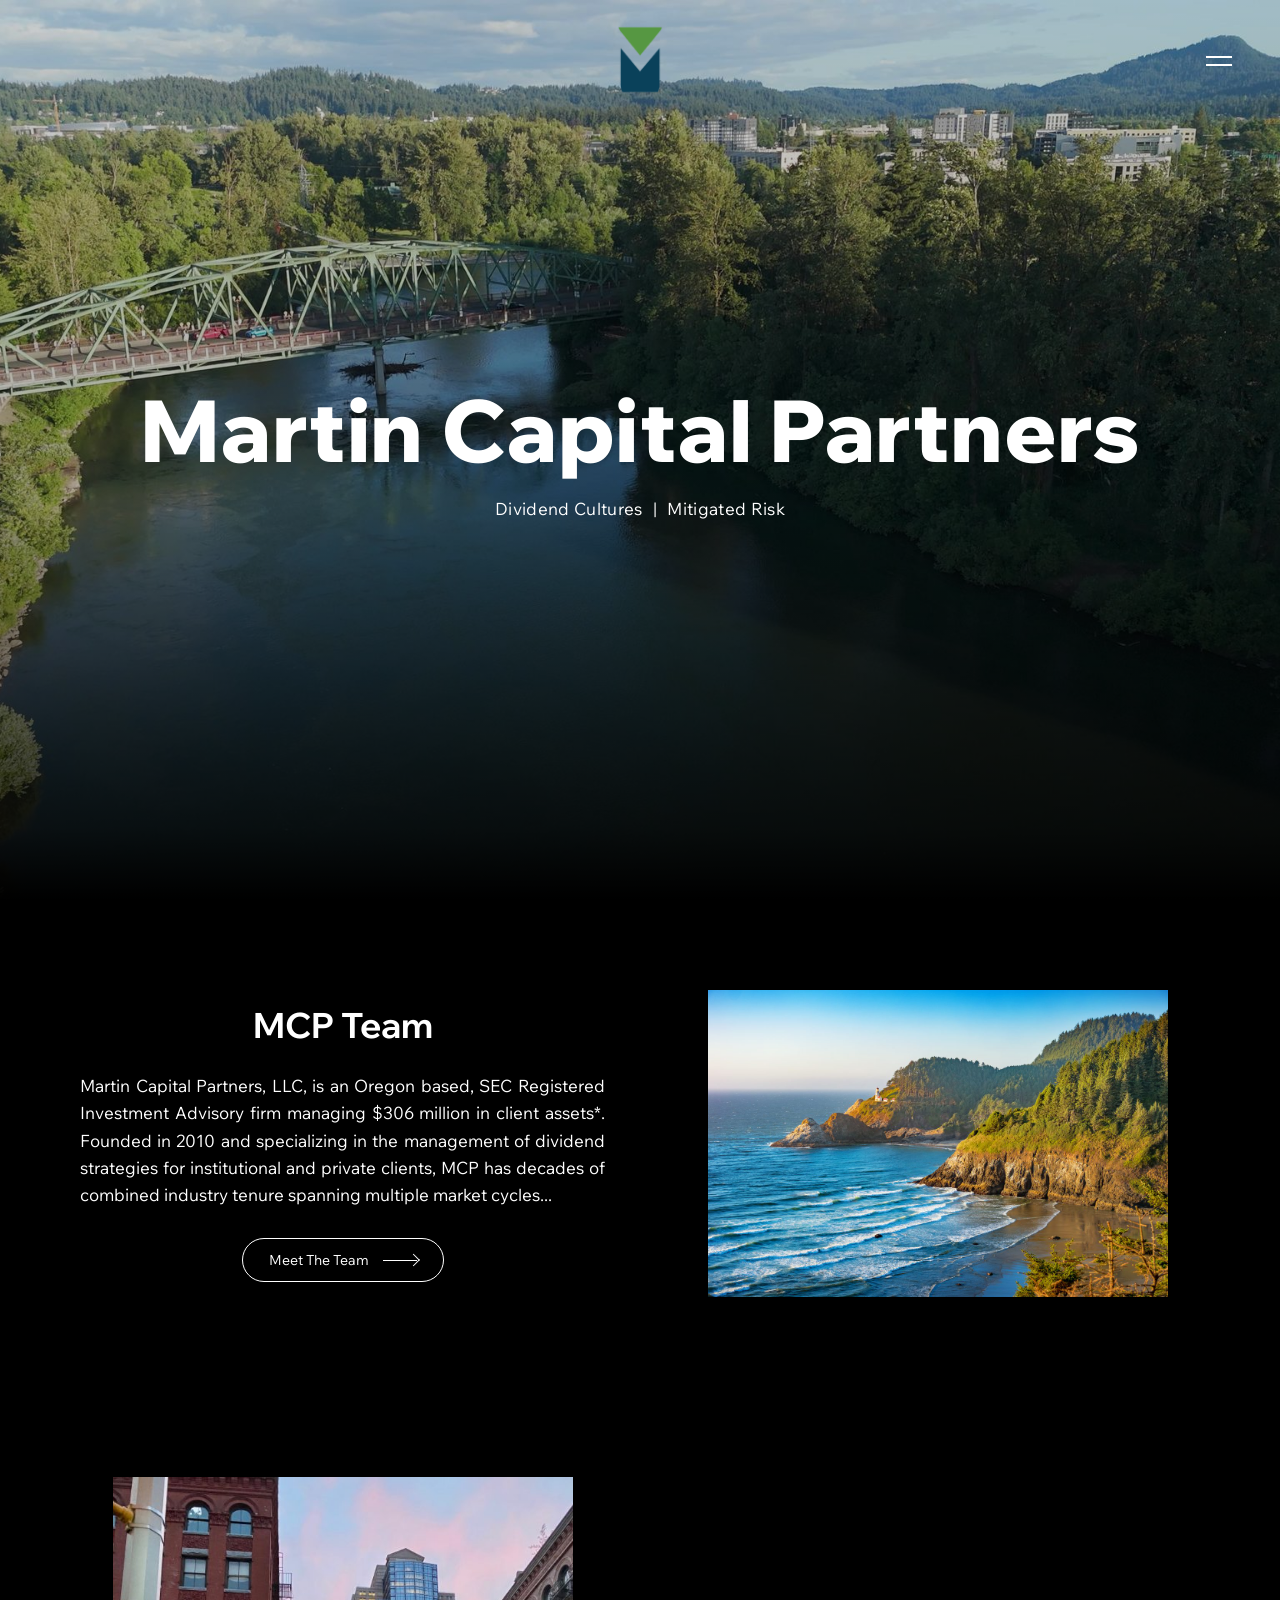
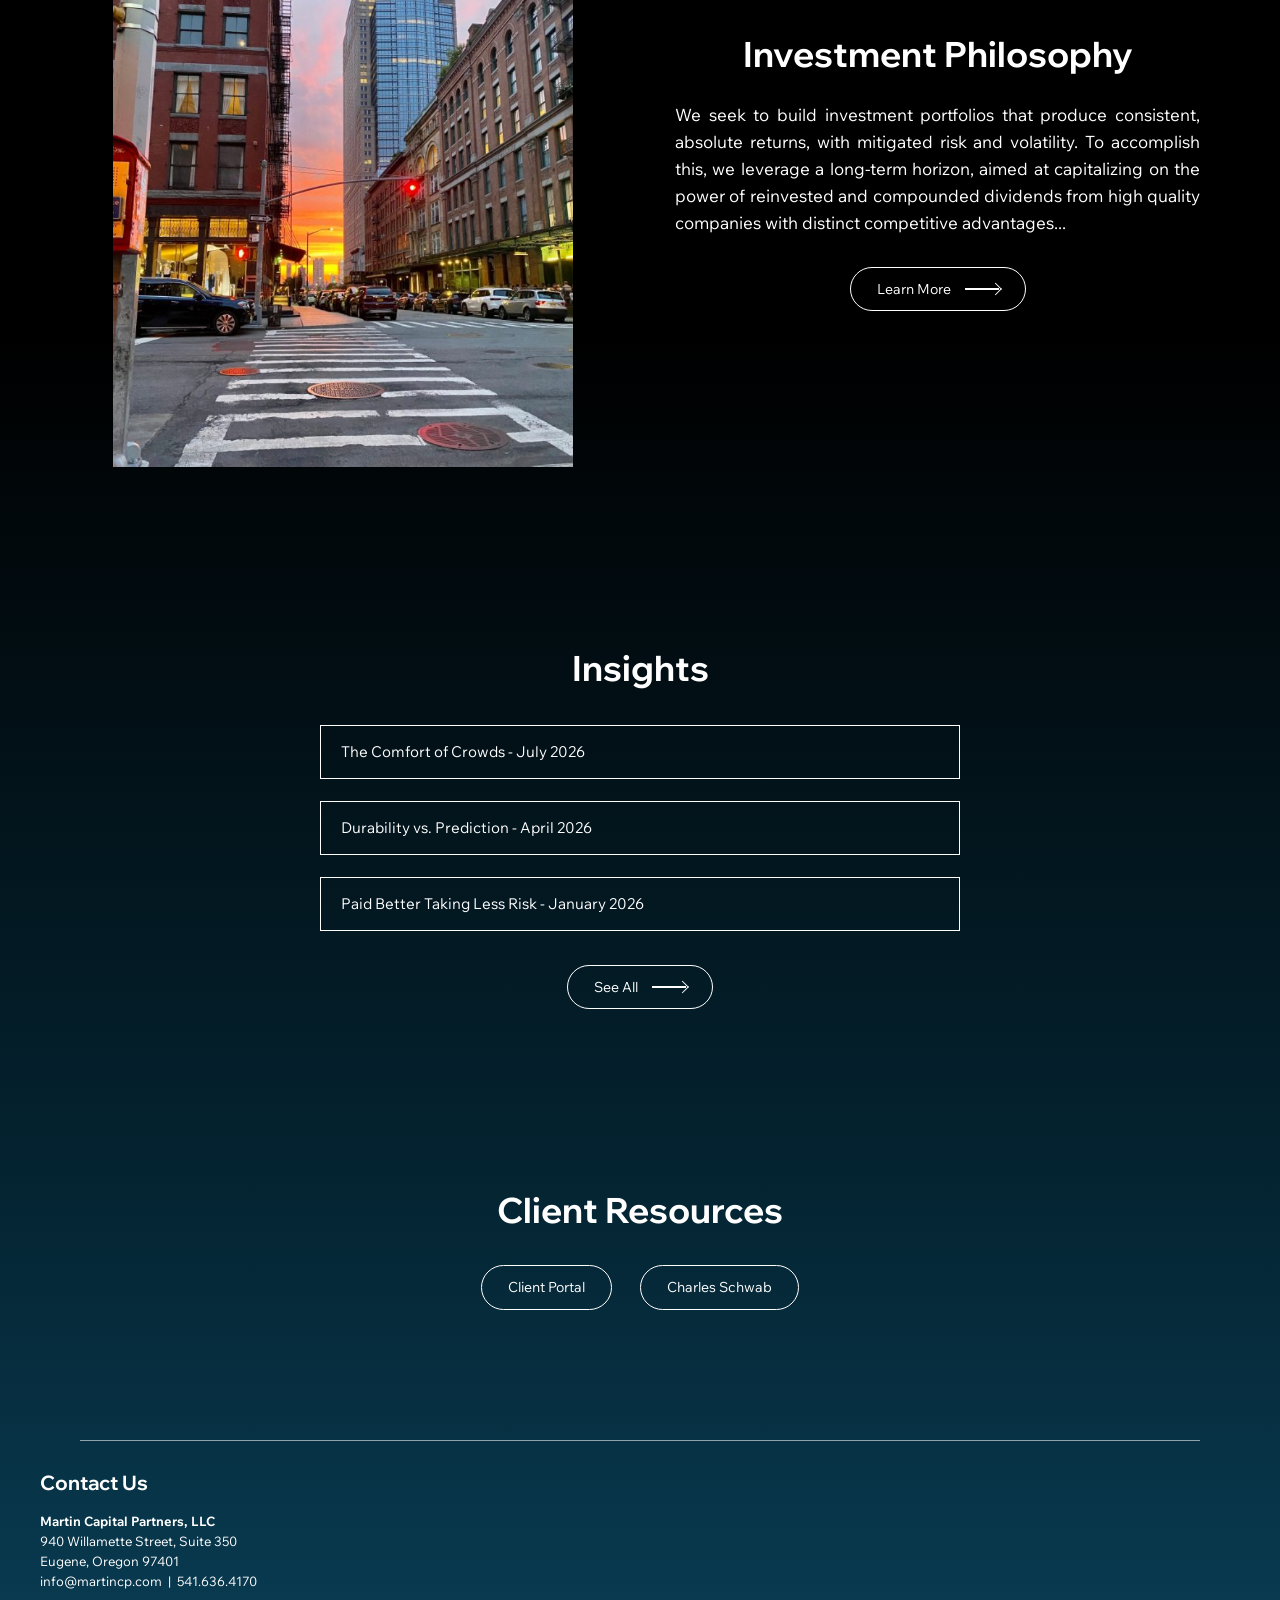
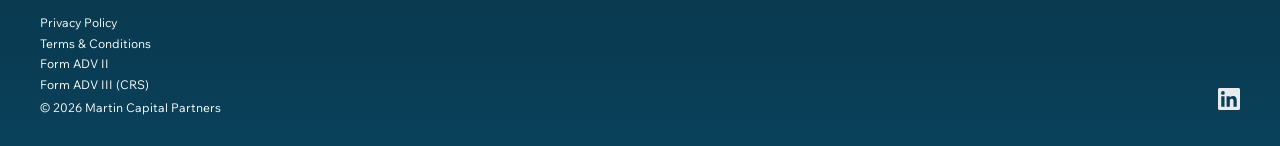
==== index.html @ 21944cb9 "Add files via upload" ====
<!DOCTYPE html>
<html lang="en">
<head>
<meta charset="UTF-8">
<meta name="viewport" content="width=device-width, initial-scale=1.0">
<title>Martin Capital Partners | Dividend-Focused Investment Advisory | Eugene, OR</title>
<meta name="description" content="Martin Capital Partners is an Oregon-based, SEC-registered investment adviser specializing in dividend-growth strategies for institutional and private clients since 2010.">
<link rel="icon" type="image/png" href="assets/logo.png">
<link rel="preconnect" href="https://fonts.googleapis.com">
<link href="https://fonts.googleapis.com/css2?family=Wix+Madefor+Display:wght@400;700;800&family=Wix+Madefor+Text:wght@400;700&display=swap" rel="stylesheet">
<link rel="stylesheet" href="css/style.css">
</head>
<body class="home">
<div class="page">

<header class="site">
  <a class="logo" href="index.html"><img src="assets/logo.png" alt="Martin Capital Partners logo"></a>
  <button class="menu-btn" aria-label="Toggle menu" aria-expanded="false" onclick="toggleMenu()"><span></span><span></span></button>
</header>

<nav class="menu-overlay" id="menuOverlay" aria-label="Site menu">
  <a href="index.html" onclick="closeMenu()">Home</a>
  <a href="team.html">MCP Team</a>
  <a href="philosophy.html">Investment Philosophy</a>
  <a href="insights.html">Insights</a>
  <a href="index.html#resources" onclick="closeMenu()">Client Resources</a>
  <a href="index.html#contact" onclick="closeMenu()">Contact</a>
</nav>

<section class="hero">
  <video class="hero-video" autoplay muted loop playsinline poster="assets/hero.jpg" aria-hidden="true">
    <source src="assets/hero.mp4" type="video/mp4">
  </video>
  <h1>Martin Capital Partners</h1>
  <p class="tagline">Dividend Cultures<span class="sep">|</span>Mitigated Risk</p>
</section>

<section class="section">
  <div class="wrap split">
    <div class="reveal">
      <h2>MCP Team</h2>
      <p>Martin Capital Partners, LLC, is an Oregon based, SEC Registered Investment Advisory firm managing $306 million in client assets*. Founded in 2010 and specializing in the management of dividend strategies for institutional and private clients, MCP has decades of combined industry tenure spanning multiple market cycles...</p>
      <div class="cta"><a class="btn" href="team.html">Meet The Team <span class="arrow"></span></a></div>
    </div>
    <img class="reveal" src="assets/lighthouse.jpg" alt="Heceta Head Lighthouse on the Oregon coast">
  </div>
</section>

<section class="section">
  <div class="wrap split">
    <img class="reveal" src="assets/city.jpg" alt="City street at sunset">
    <div class="reveal">
      <h2>Investment Philosophy</h2>
      <p>We seek to build investment portfolios that produce consistent, absolute returns, with mitigated risk and volatility. To accomplish this, we leverage a long-term horizon, aimed at capitalizing on the power of reinvested and compounded dividends from high quality companies with distinct competitive advantages...</p>
      <div class="cta"><a class="btn" href="philosophy.html">Learn More <span class="arrow"></span></a></div>
    </div>
  </div>
</section>

<section class="section">
  <div class="wrap">
    <h2 class="center-h2 reveal">Insights</h2>
    <a class="insight-box reveal" href="assets/letters/2026-jul-the-comfort-of-crowds.pdf" target="_blank" rel="noopener">The Comfort of Crowds - July 2026</a>
    <a class="insight-box reveal" href="assets/letters/2026-apr-durability-vs-prediction.pdf" target="_blank" rel="noopener">Durability vs. Prediction - April 2026</a>
    <a class="insight-box reveal" href="assets/letters/2026-jan-paid-better-taking-less-risk.pdf" target="_blank" rel="noopener">Paid Better Taking Less Risk - January 2026</a>
    <div class="center-cta reveal"><a class="btn" href="insights.html">See All <span class="arrow"></span></a></div>
  </div>
</section>

<section class="section resources" id="resources">
  <div class="wrap">
    <h2 class="reveal">Client Resources</h2>
    <a class="btn reveal" href="https://martincp.portal.tamaracinc.com/Login.aspx" target="_blank" rel="noopener">Client Portal</a>
    <a class="btn reveal" href="https://www.schwab.com/client-home" target="_blank" rel="noopener">Charles Schwab</a>
  </div>
</section>

<footer class="site" id="contact">
  <div class="rule"></div>
  <div class="footer-inner">
    <h3>Contact Us</h3>
    <div class="addr">
      <p class="firm">Martin Capital Partners, LLC</p>
      <p>940 Willamette Street, Suite 350</p>
      <p>Eugene, Oregon 97401</p>
      <p><a href="mailto:info@martincp.com">info@martincp.com</a> &nbsp;|&nbsp; 541.636.4170</p>
    </div>
    <div class="legal">
      <a href="assets/docs/privacy-policy.pdf" target="_blank" rel="noopener">Privacy Policy</a>
      <a href="assets/docs/terms-and-conditions.pdf" target="_blank" rel="noopener">Terms &amp; Conditions</a>
      <a href="assets/docs/form-adv-ii.pdf" target="_blank" rel="noopener">Form ADV II</a>
      <a href="assets/docs/form-adv-iii-crs.pdf" target="_blank" rel="noopener">Form ADV III (CRS)</a>
    </div>
    <p class="copyright">&copy; 2026 Martin Capital Partners</p>
    <a class="linkedin" href="https://www.linkedin.com/company/martin-capital-partners-llc/about/" target="_blank" rel="noopener" aria-label="Martin Capital Partners on LinkedIn">
      <svg viewBox="0 0 24 24" xmlns="http://www.w3.org/2000/svg"><path d="M20.45 20.45h-3.55v-5.57c0-1.33-.03-3.04-1.85-3.04-1.86 0-2.14 1.45-2.14 2.94v5.67H9.35V9h3.41v1.56h.05c.48-.9 1.64-1.85 3.37-1.85 3.6 0 4.27 2.37 4.27 5.46v6.28zM5.34 7.43a2.06 2.06 0 1 1 0-4.12 2.06 2.06 0 0 1 0 4.12zM7.12 20.45H3.56V9h3.56v11.45zM22.22 0H1.77C.79 0 0 .77 0 1.72v20.55C0 23.23.79 24 1.77 24h20.45c.98 0 1.78-.77 1.78-1.73V1.72C24 .77 23.2 0 22.22 0z"/></svg>
    </a>
  </div>
</footer>

</div>
<script src="js/main.js"></script>
</body>
</html>
---- css/style.css ----
/* ==========================================================================
   Martin Capital Partners — martincp.com static rebuild
   Theme extracted from live Wix site:
     Fonts:  Wix Madefor Display (headings) / Wix Madefor Text (body)
     Colors: #000 base, #0A415A deep blue, #FFF text
   ========================================================================== */

:root{
  --blue:#0A415A;
  --white:#FFFFFF;
  --gray:#8F8F8F;
  --black:#000000;
  --hairline:rgba(255,255,255,.55);
  --max:1200px;
}

*{box-sizing:border-box;margin:0;padding:0}

html{scroll-behavior:smooth}

body{
  background:var(--black);
  color:var(--white);
  font-family:'Wix Madefor Text',HelveticaNeue,Helvetica,Arial,sans-serif;
  font-size:17px;
  line-height:1.6;
  font-weight:400;
  -webkit-font-smoothing:antialiased;
}

/* Page background: black fading into the deep blue toward the footer,
   matching the live site's long gradient */
.page{
  min-height:100vh;
  display:flex;
  flex-direction:column;
  background:linear-gradient(180deg,#000 0%,#000 58%,#04222F 82%,var(--blue) 100%);
}

h1,h2,h3{
  font-family:'Wix Madefor Display',HelveticaNeue,Helvetica,Arial,sans-serif;
  font-weight:700;
  line-height:1.2;
}

a{color:var(--white);text-decoration:none}

img{display:block;max-width:100%}

.wrap{max-width:var(--max);width:100%;margin:0 auto;padding:0 40px}

/* ------------------------------------------------------------------ header */
header.site{
  position:relative;
  display:grid;
  grid-template-columns:1fr auto 1fr;
  align-items:center;
  padding:14px 40px 10px;
}
header.site .logo{grid-column:2;justify-self:center}
header.site .logo img{height:93px;width:auto}
.menu-btn{
  grid-column:3;justify-self:end;
  background:none;border:none;cursor:pointer;padding:8px;
}
.menu-btn span{
  display:block;width:26px;height:2px;background:var(--white);margin:6px 0;
}

/* full-screen menu overlay */
.menu-overlay{
  position:fixed;inset:0;background:rgba(0,0,0,.96);
  display:none;flex-direction:column;align-items:center;justify-content:center;
  gap:28px;z-index:100;
}
.menu-overlay.open{display:flex}
.menu-overlay a{
  font-family:'Wix Madefor Display',sans-serif;
  font-size:26px;font-weight:400;letter-spacing:.02em;
}
.menu-overlay a:hover{color:#9FC2D2}
.menu-close{
  position:absolute;top:26px;right:36px;background:none;border:none;
  color:var(--white);font-size:30px;cursor:pointer;line-height:1;
}

/* -------------------------------------------------------------------- hero */
.hero{
  position:relative;
  height:100vh;min-height:640px;
  overflow:hidden;
  background-size:cover;background-position:center 30%;
  display:flex;flex-direction:column;align-items:center;justify-content:center;
  text-align:center;
}
.hero-video{
  position:absolute;inset:0;
  width:100%;height:100%;
  object-fit:cover;object-position:center 30%;
}
.hero::after{
  content:"";position:absolute;inset:0;
  background:linear-gradient(180deg,rgba(0,0,0,.18) 0%,rgba(0,0,0,.32) 55%,rgba(0,0,0,.78) 92%,#000 100%);
}
.hero > :not(.hero-video){position:relative;z-index:1}
.hero h1{font-size:86px;font-weight:800;letter-spacing:.005em}
.hero .tagline{
  margin-top:14px;font-size:17px;font-weight:400;letter-spacing:.02em;
}
.hero .tagline .sep{padding:0 10px;opacity:.9}

/* header floats over the hero on home (transparent bg) */
.home header.site{position:absolute;top:0;left:0;right:0;z-index:5}

/* ------------------------------------------------------------------ buttons */
.btn{
  display:inline-flex;align-items:center;gap:14px;
  border:1px solid var(--white);border-radius:100px;
  padding:10px 26px;
  font-size:14px;color:var(--white);
  background:transparent;
  transition:background .15s ease;
}
.btn:hover{background:rgba(255,255,255,.10)}
.arrow{
  display:inline-block;position:relative;width:34px;height:1.5px;background:var(--white);
}
.arrow::after{
  content:"";position:absolute;right:-1px;top:50%;
  width:8px;height:8px;border-top:1.5px solid var(--white);border-right:1.5px solid var(--white);
  transform:translateY(-50%) rotate(45deg);
}

/* underlined "More" link with arrow */
.more-link{
  display:inline-flex;align-items:center;gap:12px;
  font-size:15px;text-decoration:underline;text-underline-offset:4px;
  cursor:pointer;background:none;border:none;color:var(--white);
  font-family:inherit;
}

/* ----------------------------------------------------------- home sections */
.section{padding:90px 0}
.split{
  display:grid;grid-template-columns:1fr 1fr;gap:70px;align-items:center;
}
.split h2{font-size:35px;margin-bottom:26px;text-align:center}
.split p{text-align:justify;margin-bottom:30px}
.split .cta{text-align:center}
.split img{width:100%;max-width:460px;justify-self:center}

/* insights preview (home) + archive boxes */
.center-h2{font-size:35px;text-align:center;margin-bottom:36px}
.insight-box{
  display:block;
  border:1px solid var(--white);
  padding:14px 20px;
  font-size:15px;
  max-width:640px;margin:0 auto 22px;
  transition:background .15s ease;
}
.insight-box:hover{background:rgba(255,255,255,.08)}
.center-cta{text-align:center;margin-top:34px}

/* client resources */
.resources{text-align:center}
.resources h2{font-size:35px;margin-bottom:34px}
.resources .btn{margin:0 12px}

/* ------------------------------------------------------------------ footer */
footer.site{
  margin-top:auto;
  padding:40px 40px 28px;
}
footer.site .rule{
  border-top:1px solid var(--hairline);
  max-width:calc(var(--max) - 80px);margin:0 auto 30px;
}
.footer-inner{max-width:var(--max);margin:0 auto;position:relative}
footer.site h3{font-size:20px;margin-bottom:16px}
footer.site p{font-size:13px;line-height:1.55}
footer.site .addr{margin-bottom:22px}
footer.site .addr .firm{font-weight:700}
footer.site .legal a{display:block;font-size:12px;line-height:1.7}
footer.site .copyright{font-size:12px;margin-top:4px}
.linkedin{
  position:absolute;right:0;bottom:0;
}
.linkedin svg{width:22px;height:22px;fill:var(--white);opacity:.9}
.linkedin:hover svg{opacity:1}

/* ------------------------------------------------------------- inner pages */
.page-title{font-size:40px;text-align:center;margin:48px 0 40px}
.prose{max-width:900px;width:100%;margin:0 auto}
.prose p{text-align:justify;margin-bottom:28px}
.prose .note{font-size:13px;text-align:left;margin-top:-10px}
.prose ul{margin:0 0 28px 22px}
.prose li{text-align:justify;margin-bottom:20px}

/* ------------------------------------------------------------ team page */
.team-grid{
  display:grid;grid-template-columns:repeat(4,1fr);gap:36px;
  max-width:var(--max);margin:70px auto 40px;padding:0 40px;
}
.member .photo{
  width:100%;aspect-ratio:10/13;object-fit:cover;object-position:top center;
  margin-bottom:20px;
}
.member .name{font-size:17px;font-weight:700;margin-bottom:2px}
.member .role{font-size:15px;margin-bottom:14px}
.member .teaser{font-size:15px;line-height:1.55;margin-bottom:16px}

/* ---------------------------------------------------------------- bio modal */
.modal-backdrop{
  position:fixed;inset:0;background:rgba(0,0,0,.6);
  display:none;align-items:center;justify-content:center;z-index:200;padding:24px;
}
.modal-backdrop.open{display:flex}
.bio-modal{
  background:var(--blue);
  width:min(940px,100%);
  max-height:90vh;overflow-y:auto;
  padding:44px 48px;
  position:relative;
}
.bio-close{
  position:absolute;top:22px;right:26px;
  background:none;border:none;color:var(--white);
  font-size:26px;font-weight:300;cursor:pointer;line-height:1;
}
.bio-head{display:flex;gap:26px;align-items:flex-end;margin-bottom:30px}
.bio-head img{width:140px;height:175px;object-fit:cover;object-position:top center}
.bio-head .name{font-size:24px;font-weight:700}
.bio-head .role{font-size:13px;font-weight:700;margin-top:2px}
.bio-body{display:grid;grid-template-columns:280px 1fr;gap:40px}
.bio-facts h4{font-size:14px;font-weight:700;margin-bottom:6px}
.bio-facts ul{list-style:disc;margin:0 0 18px 20px}
.bio-facts li{font-size:14px;line-height:1.5}
.bio-text p{font-size:15px;line-height:1.7;text-align:justify}

/* --------------------------------------------------------- insights archive */
.wrap-wide{max-width:1440px;width:100%;margin:0 auto;padding:0 40px}
.featured-letter{
  border:1px solid var(--white);
  width:100%;margin:0 auto 70px;
  padding:38px 44px;
}
.featured-letter .kicker{font-size:12px;letter-spacing:.12em;text-transform:uppercase;margin-bottom:12px;color:#CDE1EA}
.featured-letter h2{font-size:28px;margin-bottom:8px}
.featured-letter .date{font-size:14px;color:#CDE1EA;margin-bottom:22px}
.year-block{width:100%;margin:0 auto 34px}
.year-block .year{
  font-family:'Wix Madefor Display',sans-serif;
  font-size:22px;font-weight:700;
  border-bottom:1px solid var(--hairline);
  padding-bottom:8px;margin-bottom:20px;
}
.year-block .insight-box{max-width:none;display:flex;justify-content:space-between;gap:16px}
.year-block .insight-box .when{white-space:nowrap;color:#CDE1EA}

/* ------------------------------------------------------------- responsive */
@media (max-width:900px){
  .split{grid-template-columns:1fr;gap:40px}
  .team-grid{grid-template-columns:repeat(2,1fr)}
  .bio-body{grid-template-columns:1fr}
  .hero h1{font-size:44px}
  .page-title{font-size:32px}
  .split h2,.center-h2,.resources h2{font-size:28px}
}
@media (max-width:560px){
  .wrap{padding:0 22px}
  header.site{padding:12px 22px 8px}
  .team-grid{grid-template-columns:1fr;padding:0 22px}
  .section{padding:60px 0}
  footer.site{padding:32px 22px 22px}
}
@media (prefers-reduced-motion:reduce){
  html{scroll-behavior:auto}
  .btn,.insight-box{transition:none}
}
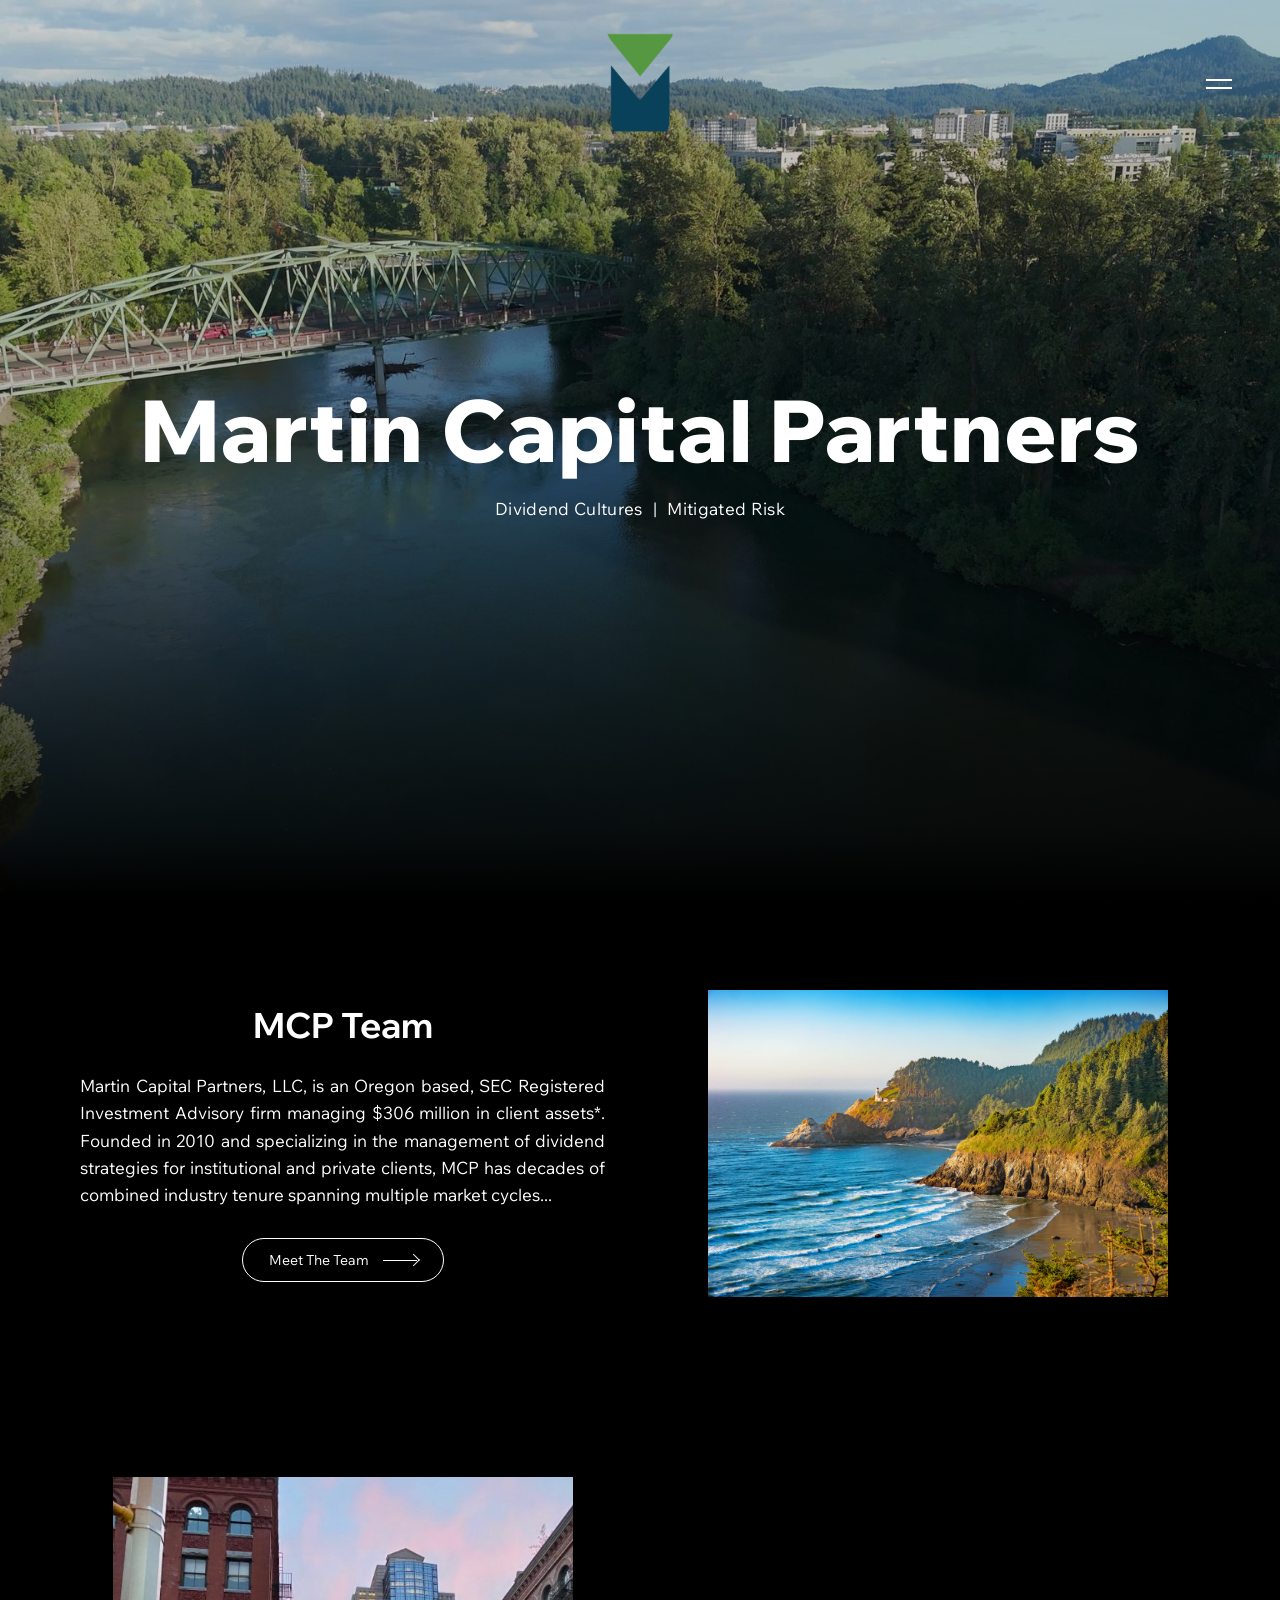
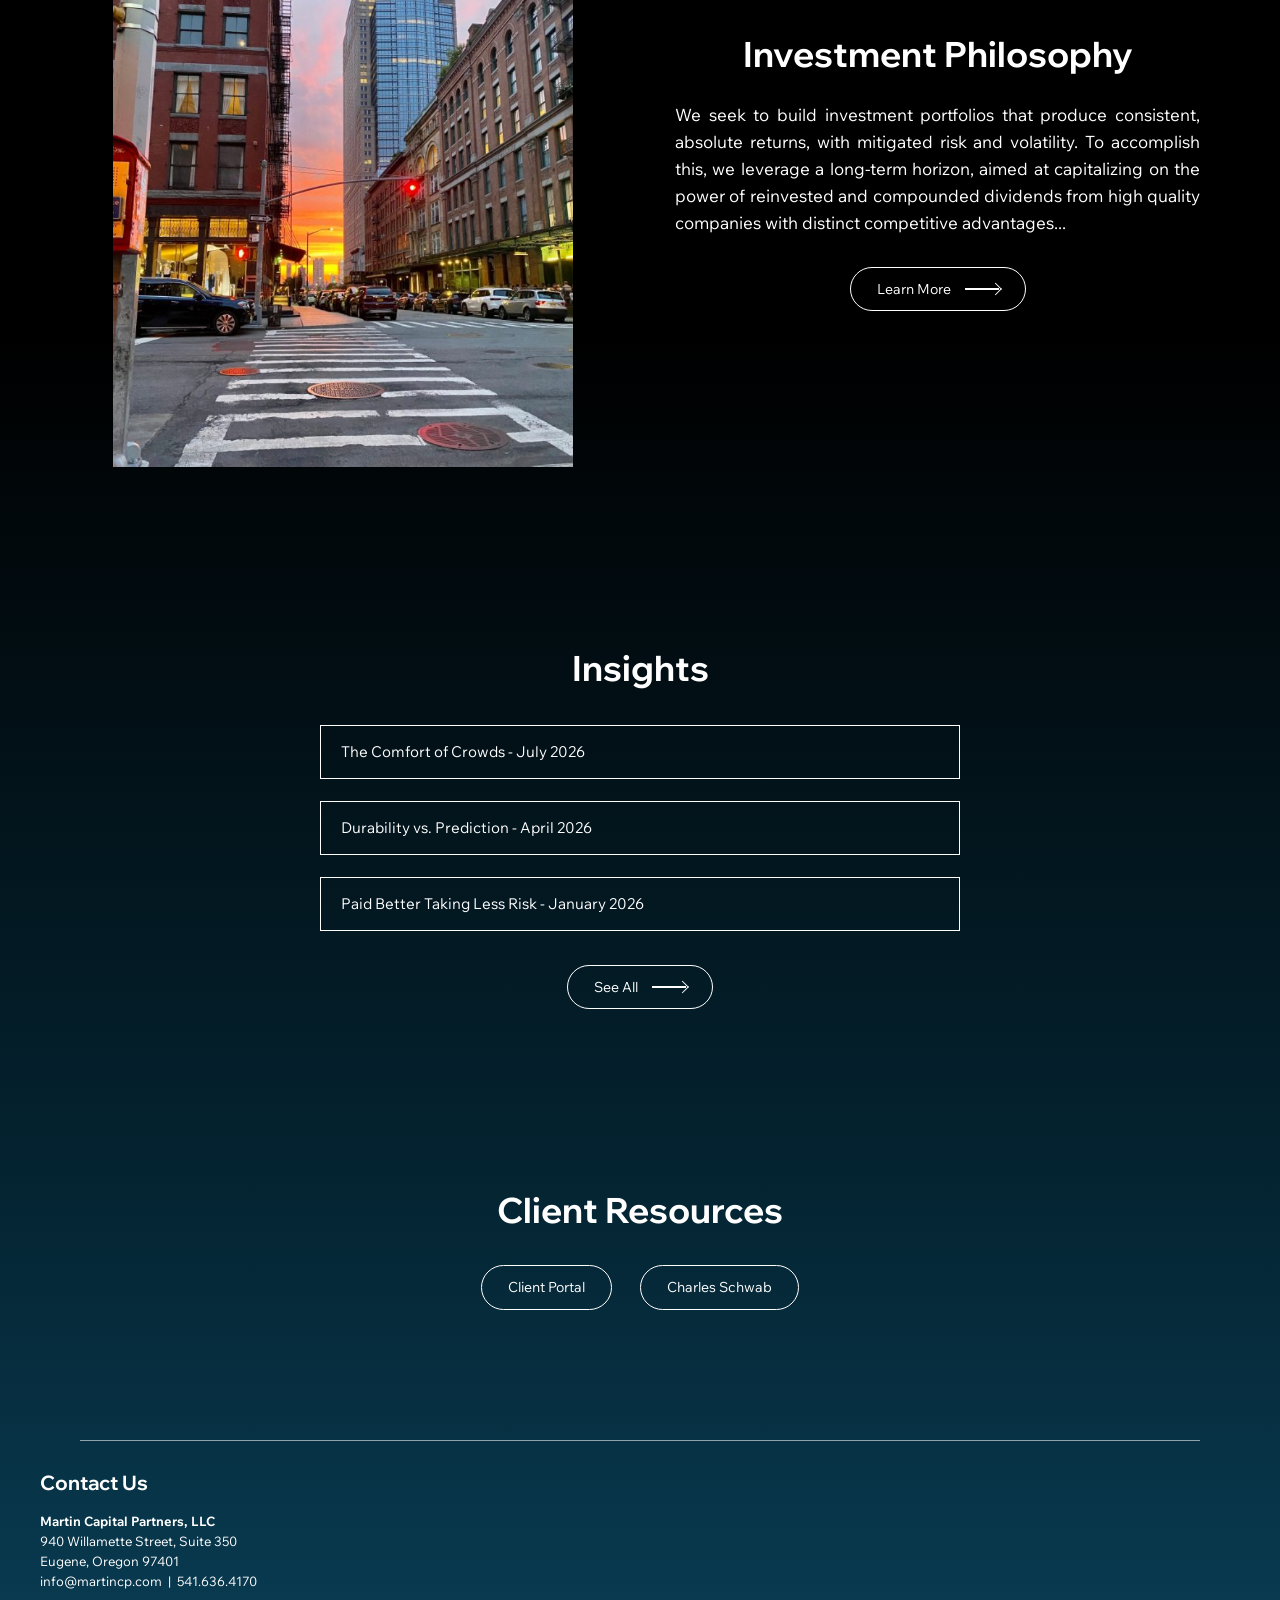
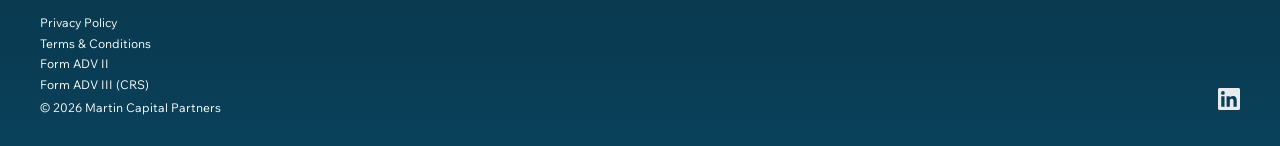
==== commit 25582d8d: "Add files via upload" ====
--- a/index.html
+++ b/index.html
@@ -8,7 +8,7 @@
 <link rel="icon" type="image/png" href="assets/logo.png">
 <link rel="preconnect" href="https://fonts.googleapis.com">
 <link href="https://fonts.googleapis.com/css2?family=Wix+Madefor+Display:wght@400;700;800&family=Wix+Madefor+Text:wght@400;700&display=swap" rel="stylesheet">
-<link rel="stylesheet" href="css/style.css">
+<link rel="stylesheet" href="css/style.css?v=202608102130">
 </head>
 <body class="home">
 <div class="page">
@@ -99,6 +99,6 @@
 </footer>
 
 </div>
-<script src="js/main.js"></script>
+<script src="js/main.js?v=202608102130"></script>
 </body>
 </html>
--- a/css/style.css
+++ b/css/style.css
@@ -51,38 +51,53 @@
 
 /* ------------------------------------------------------------------ header */
 header.site{
-  position:relative;
+  position:relative;z-index:150;
   display:grid;
   grid-template-columns:1fr auto 1fr;
   align-items:center;
   padding:14px 40px 10px;
 }
 header.site .logo{grid-column:2;justify-self:center}
-header.site .logo img{height:93px;width:auto}
+header.site .logo img{height:140px;width:auto}
 .menu-btn{
   grid-column:3;justify-self:end;
   background:none;border:none;cursor:pointer;padding:8px;
+  position:relative;z-index:150; /* stays clickable above the overlay */
 }
 .menu-btn span{
   display:block;width:26px;height:2px;background:var(--white);margin:6px 0;
-}
+  transition:transform .3s ease,opacity .3s ease;
+}
+.menu-btn.active span:nth-child(1){transform:translateY(4px) rotate(45deg)}
+.menu-btn.active span:nth-child(2){transform:translateY(-4px) rotate(-45deg)}
 
 /* full-screen menu overlay */
 .menu-overlay{
   position:fixed;inset:0;background:rgba(0,0,0,.96);
-  display:none;flex-direction:column;align-items:center;justify-content:center;
+  display:flex;flex-direction:column;align-items:center;justify-content:center;
   gap:28px;z-index:100;
-}
-.menu-overlay.open{display:flex}
+  opacity:0;visibility:hidden;
+  transition:opacity .35s ease,visibility 0s linear .35s;
+}
+.menu-overlay.open{
+  opacity:1;visibility:visible;
+  transition:opacity .35s ease,visibility 0s;
+}
 .menu-overlay a{
   font-family:'Wix Madefor Display',sans-serif;
   font-size:26px;font-weight:400;letter-spacing:.02em;
-}
+  opacity:0;transform:translateY(18px);
+  transition:opacity .4s ease,transform .4s ease,color .15s ease;
+}
+.menu-overlay.open a{opacity:1;transform:none}
+.menu-overlay.open a:nth-child(1){transition-delay:.08s}
+.menu-overlay.open a:nth-child(2){transition-delay:.14s}
+.menu-overlay.open a:nth-child(3){transition-delay:.20s}
+.menu-overlay.open a:nth-child(4){transition-delay:.26s}
+.menu-overlay.open a:nth-child(5){transition-delay:.32s}
+.menu-overlay.open a:nth-child(6){transition-delay:.38s}
 .menu-overlay a:hover{color:#9FC2D2}
-.menu-close{
-  position:absolute;top:26px;right:36px;background:none;border:none;
-  color:var(--white);font-size:30px;cursor:pointer;line-height:1;
-}
+body.menu-open{overflow:hidden}
 
 /* -------------------------------------------------------------------- hero */
 .hero{
@@ -103,14 +118,17 @@
   background:linear-gradient(180deg,rgba(0,0,0,.18) 0%,rgba(0,0,0,.32) 55%,rgba(0,0,0,.78) 92%,#000 100%);
 }
 .hero > :not(.hero-video){position:relative;z-index:1}
-.hero h1{font-size:86px;font-weight:800;letter-spacing:.005em}
+.hero h1{font-size:86px;font-weight:800;letter-spacing:.005em;
+  animation:heroIn .9s ease .25s both}
+.hero .tagline{animation:heroIn .9s ease .5s both}
+@keyframes heroIn{from{opacity:0;transform:translateY(26px)}to{opacity:1;transform:none}}
 .hero .tagline{
   margin-top:14px;font-size:17px;font-weight:400;letter-spacing:.02em;
 }
 .hero .tagline .sep{padding:0 10px;opacity:.9}
 
 /* header floats over the hero on home (transparent bg) */
-.home header.site{position:absolute;top:0;left:0;right:0;z-index:5}
+.home header.site{position:absolute;top:0;left:0;right:0}
 
 /* ------------------------------------------------------------------ buttons */
 .btn{
@@ -134,7 +152,7 @@
 /* underlined "More" link with arrow */
 .more-link{
   display:inline-flex;align-items:center;gap:12px;
-  font-size:15px;text-decoration:underline;text-underline-offset:4px;
+  font-size:15px;text-decoration:none;
   cursor:pointer;background:none;border:none;color:var(--white);
   font-family:inherit;
 }
@@ -258,6 +276,13 @@
 .year-block .insight-box{max-width:none;display:flex;justify-content:space-between;gap:16px}
 .year-block .insight-box .when{white-space:nowrap;color:#CDE1EA}
 
+/* ------------------------------------------------------------ scroll reveal */
+html.js .reveal{opacity:0;transform:translateY(26px);
+  transition:opacity .7s ease,transform .7s ease}
+html.js .reveal.in{opacity:1;transform:none}
+html.js img.reveal{transform:translateY(26px) scale(1.03)}
+html.js img.reveal.in{transform:none}
+
 /* ------------------------------------------------------------- responsive */
 @media (max-width:900px){
   .split{grid-template-columns:1fr;gap:40px}
@@ -269,6 +294,11 @@
 }
 @media (max-width:560px){
   .wrap{padding:0 22px}
+  .bio-modal{padding:30px 24px}
+  .bio-head{flex-direction:column;align-items:flex-start;gap:16px;margin-bottom:24px}
+  .bio-head img{width:110px;height:138px}
+  .bio-head .name{font-size:22px}
+  .bio-body{gap:26px}
   header.site{padding:12px 22px 8px}
   .team-grid{grid-template-columns:1fr;padding:0 22px}
   .section{padding:60px 0}
@@ -276,5 +306,7 @@
 }
 @media (prefers-reduced-motion:reduce){
   html{scroll-behavior:auto}
-  .btn,.insight-box{transition:none}
-}
+  .btn,.insight-box,.menu-btn span,.menu-overlay,.menu-overlay a{transition:none}
+  .hero h1,.hero .tagline{animation:none}
+  html.js .reveal{opacity:1;transform:none;transition:none}
+}
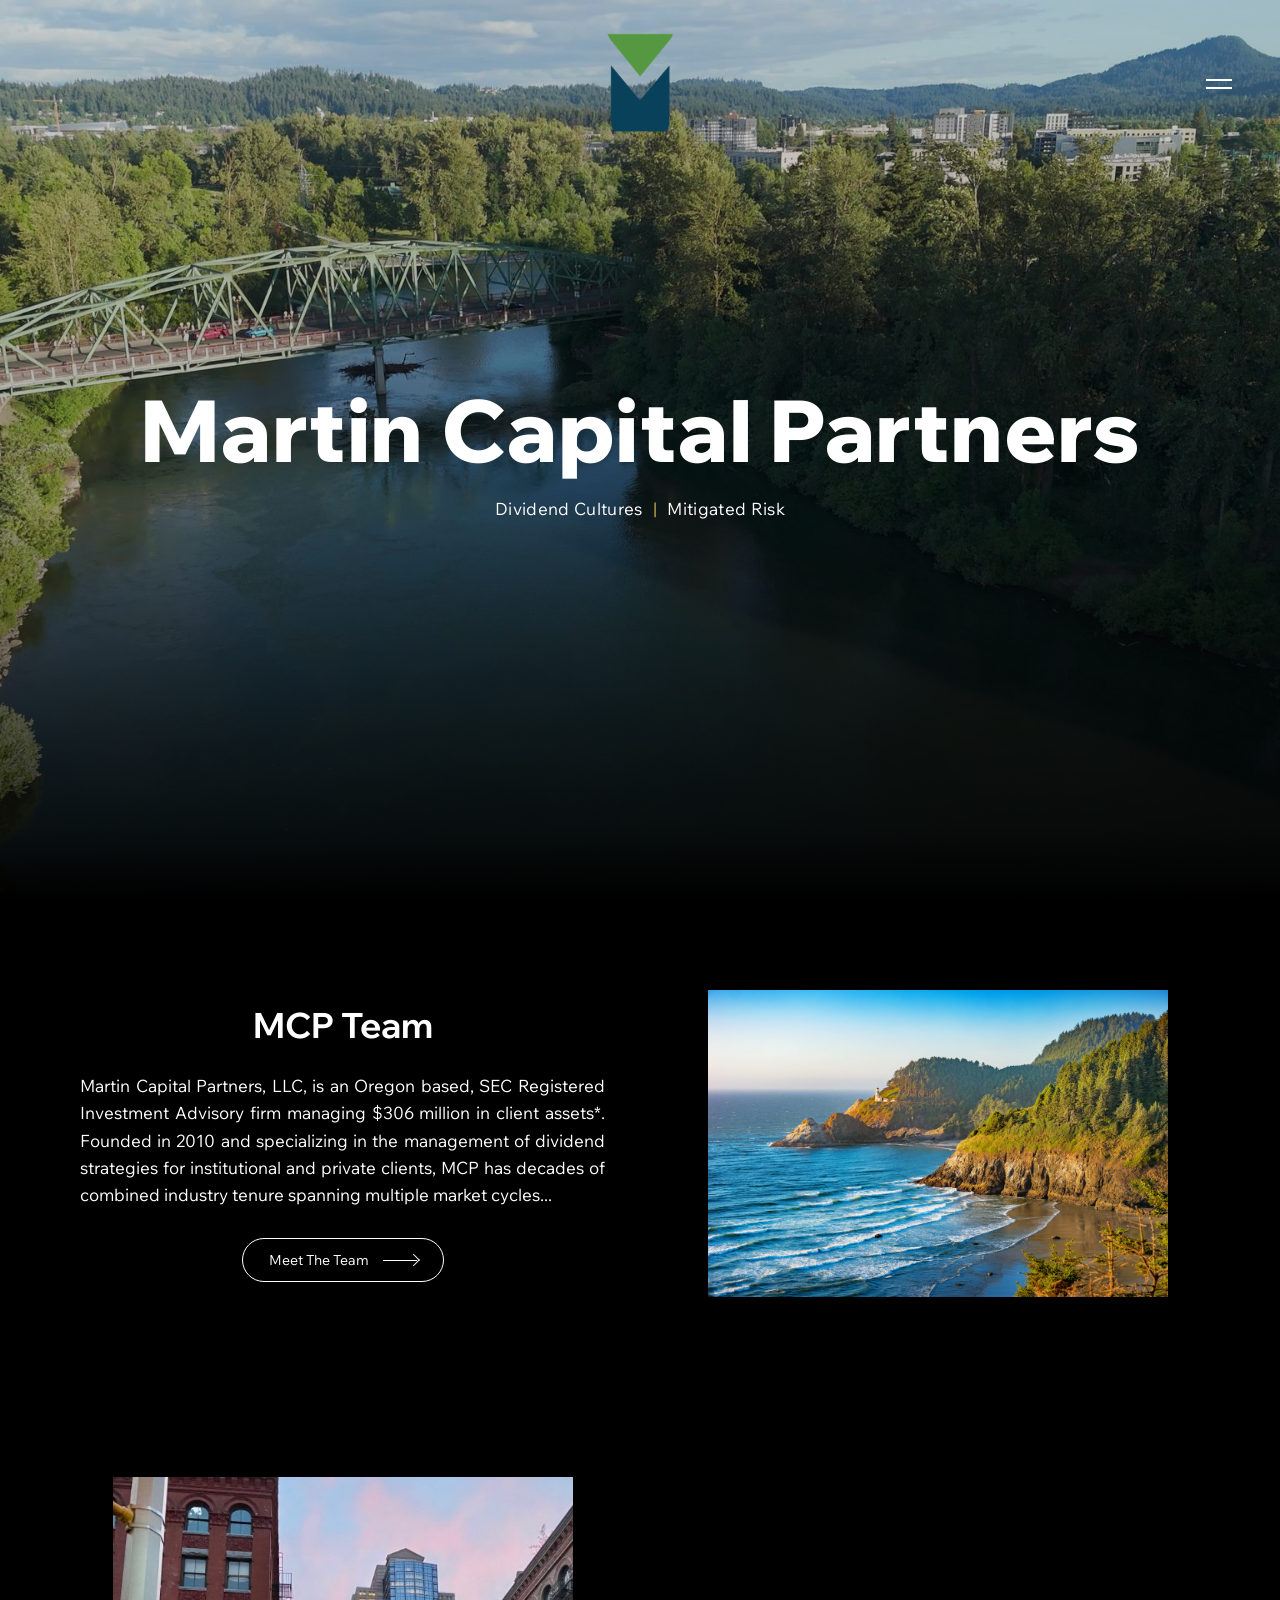
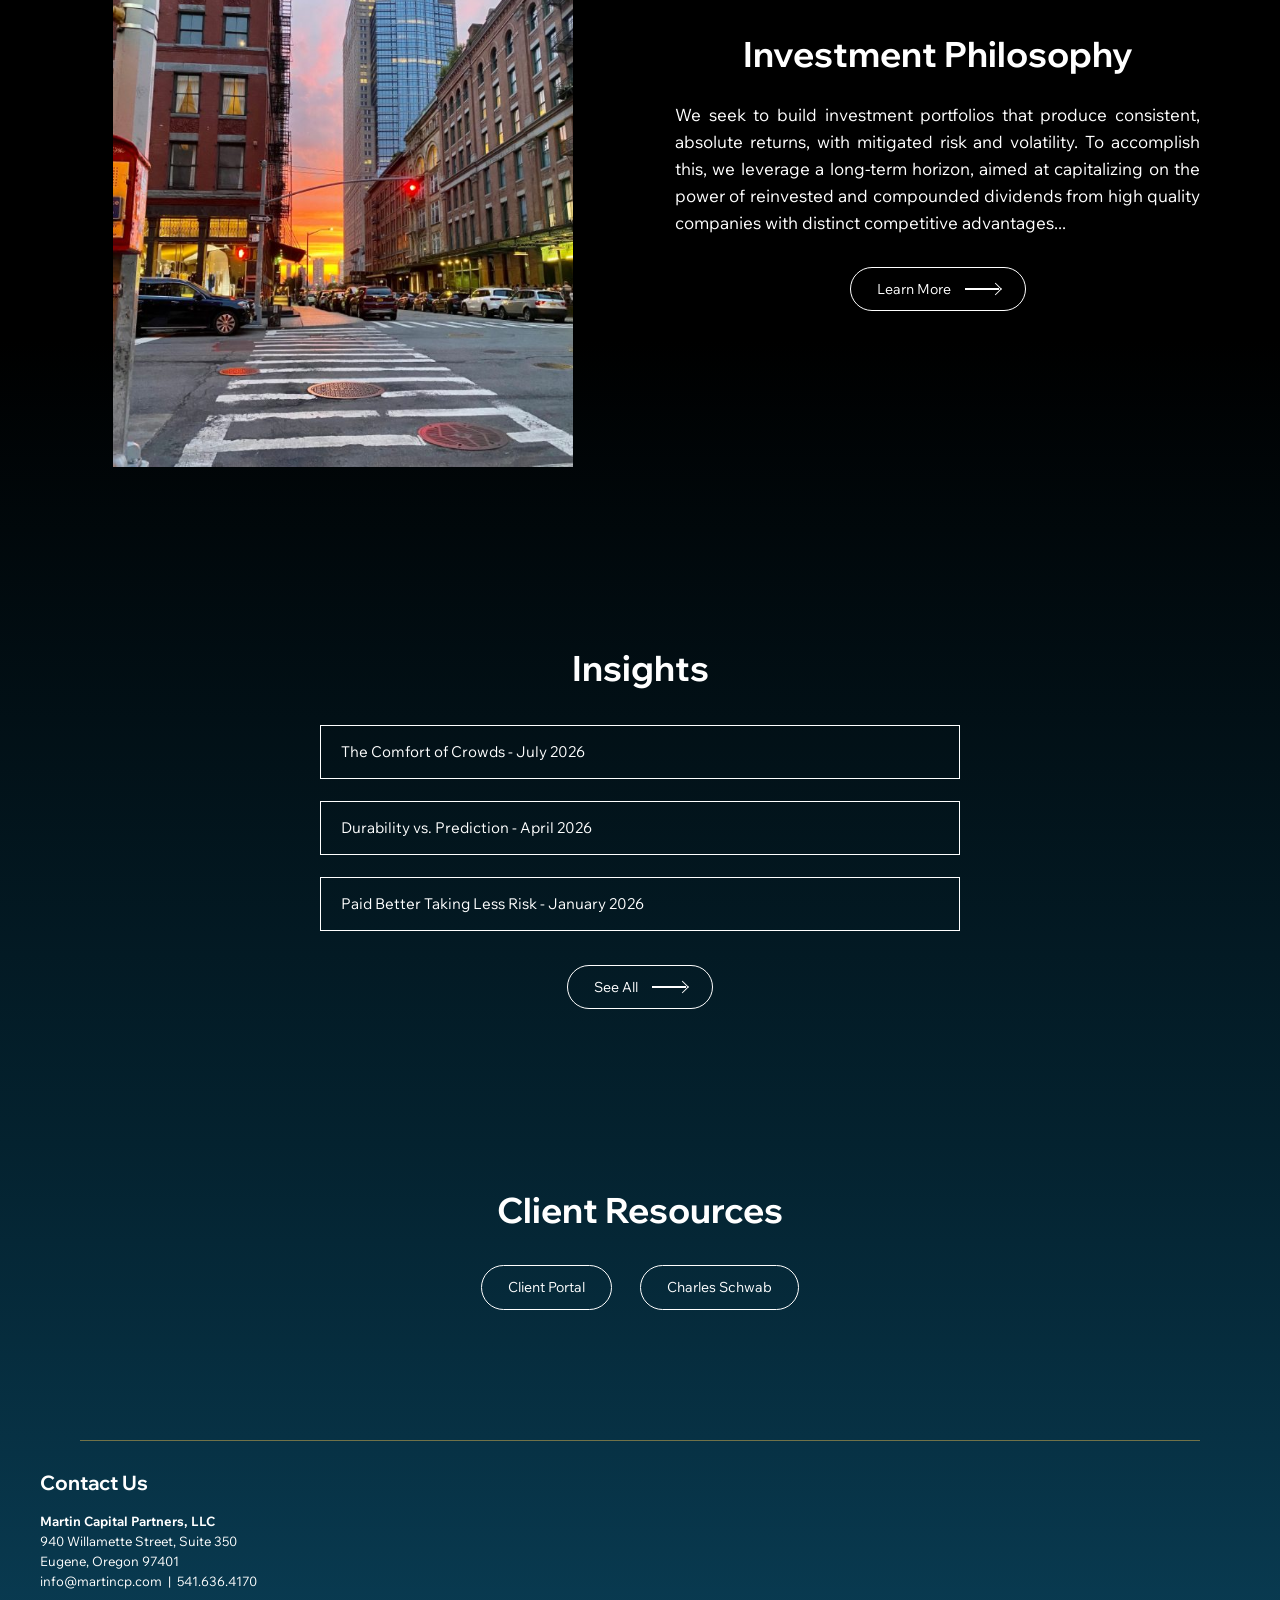
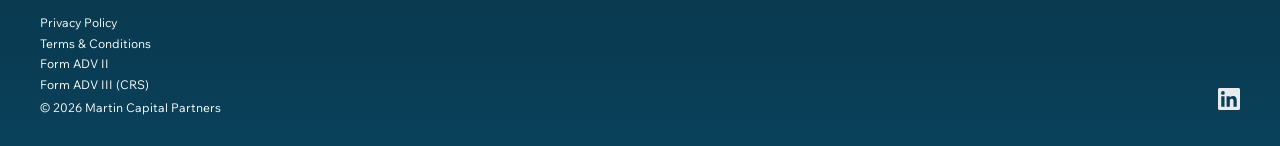
==== commit 5c62754d: "Add files via upload" ====
--- a/index.html
+++ b/index.html
@@ -8,7 +8,7 @@
 <link rel="icon" type="image/png" href="assets/logo.png">
 <link rel="preconnect" href="https://fonts.googleapis.com">
 <link href="https://fonts.googleapis.com/css2?family=Wix+Madefor+Display:wght@400;700;800&family=Wix+Madefor+Text:wght@400;700&display=swap" rel="stylesheet">
-<link rel="stylesheet" href="css/style.css?v=202608102130">
+<link rel="stylesheet" href="css/style.css?v=202608102140">
 </head>
 <body class="home">
 <div class="page">
@@ -99,6 +99,6 @@
 </footer>
 
 </div>
-<script src="js/main.js?v=202608102130"></script>
+<script src="js/main.js?v=202608102140"></script>
 </body>
 </html>
--- a/css/style.css
+++ b/css/style.css
@@ -7,6 +7,7 @@
 
 :root{
   --blue:#0A415A;
+  --gold:#C9A84C;
   --white:#FFFFFF;
   --gray:#8F8F8F;
   --black:#000000;
@@ -96,7 +97,7 @@
 .menu-overlay.open a:nth-child(4){transition-delay:.26s}
 .menu-overlay.open a:nth-child(5){transition-delay:.32s}
 .menu-overlay.open a:nth-child(6){transition-delay:.38s}
-.menu-overlay a:hover{color:#9FC2D2}
+.menu-overlay a:hover{color:var(--gold)}
 body.menu-open{overflow:hidden}
 
 /* -------------------------------------------------------------------- hero */
@@ -125,7 +126,7 @@
 .hero .tagline{
   margin-top:14px;font-size:17px;font-weight:400;letter-spacing:.02em;
 }
-.hero .tagline .sep{padding:0 10px;opacity:.9}
+.hero .tagline .sep{padding:0 10px;color:var(--gold)}
 
 /* header floats over the hero on home (transparent bg) */
 .home header.site{position:absolute;top:0;left:0;right:0}
@@ -139,7 +140,7 @@
   background:transparent;
   transition:background .15s ease;
 }
-.btn:hover{background:rgba(255,255,255,.10)}
+.btn:hover{background:rgba(255,255,255,.06);border-color:var(--gold)}
 .arrow{
   display:inline-block;position:relative;width:34px;height:1.5px;background:var(--white);
 }
@@ -154,8 +155,11 @@
   display:inline-flex;align-items:center;gap:12px;
   font-size:15px;text-decoration:none;
   cursor:pointer;background:none;border:none;color:var(--white);
-  font-family:inherit;
-}
+  font-family:inherit;transition:color .15s ease;
+}
+.more-link:hover{color:var(--gold)}
+.more-link:hover .arrow{background:var(--gold)}
+.more-link:hover .arrow::after{border-color:var(--gold)}
 
 /* ----------------------------------------------------------- home sections */
 .section{padding:90px 0}
@@ -177,7 +181,7 @@
   max-width:640px;margin:0 auto 22px;
   transition:background .15s ease;
 }
-.insight-box:hover{background:rgba(255,255,255,.08)}
+.insight-box:hover{background:rgba(255,255,255,.05);border-color:rgba(201,168,76,.75)}
 .center-cta{text-align:center;margin-top:34px}
 
 /* client resources */
@@ -191,7 +195,7 @@
   padding:40px 40px 28px;
 }
 footer.site .rule{
-  border-top:1px solid var(--hairline);
+  border-top:1px solid rgba(201,168,76,.55); /* gold hairline */
   max-width:calc(var(--max) - 80px);margin:0 auto 30px;
 }
 .footer-inner{max-width:var(--max);margin:0 auto;position:relative}
@@ -230,31 +234,54 @@
 
 /* ---------------------------------------------------------------- bio modal */
 .modal-backdrop{
-  position:fixed;inset:0;background:rgba(0,0,0,.6);
+  position:fixed;inset:0;background:rgba(4,20,28,.65);
+  backdrop-filter:blur(4px);-webkit-backdrop-filter:blur(4px);
   display:none;align-items:center;justify-content:center;z-index:200;padding:24px;
 }
 .modal-backdrop.open{display:flex}
 .bio-modal{
   background:var(--blue);
-  width:min(940px,100%);
-  max-height:90vh;overflow-y:auto;
-  padding:44px 48px;
-  position:relative;
-}
+  width:min(880px,100%);
+  max-height:88vh;
+  display:grid;grid-template-columns:300px 1fr;
+  overflow:hidden;position:relative;
+  animation:modalIn .35s ease both;
+}
+@keyframes modalIn{
+  from{opacity:0;transform:scale(.97) translateY(10px)}
+  to{opacity:1;transform:none}
+}
+.bio-photo{border-right:1px solid rgba(201,168,76,.5)}
+.bio-photo img{width:100%;height:100%;object-fit:cover;object-position:top center}
+.bio-content{
+  padding:44px 46px 38px;
+  overflow-y:auto;max-height:88vh;
+}
+.bio-content .name{
+  font-family:'Wix Madefor Display',sans-serif;
+  font-size:28px;font-weight:700;line-height:1.15;
+}
+.bio-content .role{
+  font-size:12px;font-weight:700;letter-spacing:.16em;text-transform:uppercase;
+  color:var(--gold);margin-top:6px;
+}
+.gold-rule{width:44px;height:2px;background:var(--gold);margin:18px 0 20px}
+.bio-stats{font-size:15px;margin-bottom:18px}
+.bio-stats strong{font-weight:700}
+.bio-line{font-size:14px;line-height:1.55;margin-bottom:10px}
+.bio-line span{
+  display:block;font-size:11px;font-weight:700;letter-spacing:.14em;
+  text-transform:uppercase;color:#9FC2D2;margin-bottom:2px;
+}
+.bio-text{margin-top:22px;padding-top:22px;border-top:1px solid rgba(255,255,255,.18)}
+.bio-text p{font-size:15px;line-height:1.7;text-align:left}
 .bio-close{
-  position:absolute;top:22px;right:26px;
+  position:absolute;top:18px;right:22px;z-index:2;
   background:none;border:none;color:var(--white);
   font-size:26px;font-weight:300;cursor:pointer;line-height:1;
-}
-.bio-head{display:flex;gap:26px;align-items:flex-end;margin-bottom:30px}
-.bio-head img{width:140px;height:175px;object-fit:cover;object-position:top center}
-.bio-head .name{font-size:24px;font-weight:700}
-.bio-head .role{font-size:13px;font-weight:700;margin-top:2px}
-.bio-body{display:grid;grid-template-columns:280px 1fr;gap:40px}
-.bio-facts h4{font-size:14px;font-weight:700;margin-bottom:6px}
-.bio-facts ul{list-style:disc;margin:0 0 18px 20px}
-.bio-facts li{font-size:14px;line-height:1.5}
-.bio-text p{font-size:15px;line-height:1.7;text-align:justify}
+  transition:color .15s ease;
+}
+.bio-close:hover{color:var(--gold)}
 
 /* --------------------------------------------------------- insights archive */
 .wrap-wide{max-width:1440px;width:100%;margin:0 auto;padding:0 40px}
@@ -263,18 +290,42 @@
   width:100%;margin:0 auto 70px;
   padding:38px 44px;
 }
-.featured-letter .kicker{font-size:12px;letter-spacing:.12em;text-transform:uppercase;margin-bottom:12px;color:#CDE1EA}
+.featured-letter .kicker{font-size:12px;letter-spacing:.12em;text-transform:uppercase;margin-bottom:12px;color:var(--gold)}
 .featured-letter h2{font-size:28px;margin-bottom:8px}
 .featured-letter .date{font-size:14px;color:#CDE1EA;margin-bottom:22px}
 .year-block{width:100%;margin:0 auto 34px}
 .year-block .year{
   font-family:'Wix Madefor Display',sans-serif;
   font-size:22px;font-weight:700;
-  border-bottom:1px solid var(--hairline);
+  border-bottom:1px solid rgba(201,168,76,.55); /* gold hairline */
   padding-bottom:8px;margin-bottom:20px;
 }
 .year-block .insight-box{max-width:none;display:flex;justify-content:space-between;gap:16px}
 .year-block .insight-box .when{white-space:nowrap;color:#CDE1EA}
+
+/* mobile: bio modal becomes a bottom sheet */
+@media (max-width:700px){
+  .modal-backdrop{align-items:flex-end;padding:0}
+  .bio-modal{
+    display:block;width:100%;
+    border-radius:18px 18px 0 0;
+    max-height:88vh;overflow-y:auto;
+    animation:sheetUp .4s cubic-bezier(.32,.72,.35,1) both;
+    padding-top:12px;
+  }
+  .bio-modal::before{ /* drag handle */
+    content:"";display:block;width:40px;height:4px;border-radius:4px;
+    background:rgba(255,255,255,.35);margin:0 auto 6px;
+  }
+  @keyframes sheetUp{from{transform:translateY(100%)}to{transform:none}}
+  .bio-photo{
+    width:108px;height:134px;margin:14px 0 0 26px;
+    border:1px solid rgba(201,168,76,.6);border-right-width:1px;
+    border-radius:10px;overflow:hidden;
+  }
+  .bio-content{padding:18px 26px 34px;max-height:none;overflow:visible}
+  .bio-content .name{font-size:24px}
+}
 
 /* ------------------------------------------------------------ scroll reveal */
 html.js .reveal{opacity:0;transform:translateY(26px);
@@ -287,18 +338,12 @@
 @media (max-width:900px){
   .split{grid-template-columns:1fr;gap:40px}
   .team-grid{grid-template-columns:repeat(2,1fr)}
-  .bio-body{grid-template-columns:1fr}
   .hero h1{font-size:44px}
   .page-title{font-size:32px}
   .split h2,.center-h2,.resources h2{font-size:28px}
 }
 @media (max-width:560px){
   .wrap{padding:0 22px}
-  .bio-modal{padding:30px 24px}
-  .bio-head{flex-direction:column;align-items:flex-start;gap:16px;margin-bottom:24px}
-  .bio-head img{width:110px;height:138px}
-  .bio-head .name{font-size:22px}
-  .bio-body{gap:26px}
   header.site{padding:12px 22px 8px}
   .team-grid{grid-template-columns:1fr;padding:0 22px}
   .section{padding:60px 0}
@@ -307,6 +352,6 @@
 @media (prefers-reduced-motion:reduce){
   html{scroll-behavior:auto}
   .btn,.insight-box,.menu-btn span,.menu-overlay,.menu-overlay a{transition:none}
-  .hero h1,.hero .tagline{animation:none}
+  .hero h1,.hero .tagline,.bio-modal{animation:none}
   html.js .reveal{opacity:1;transform:none;transition:none}
 }
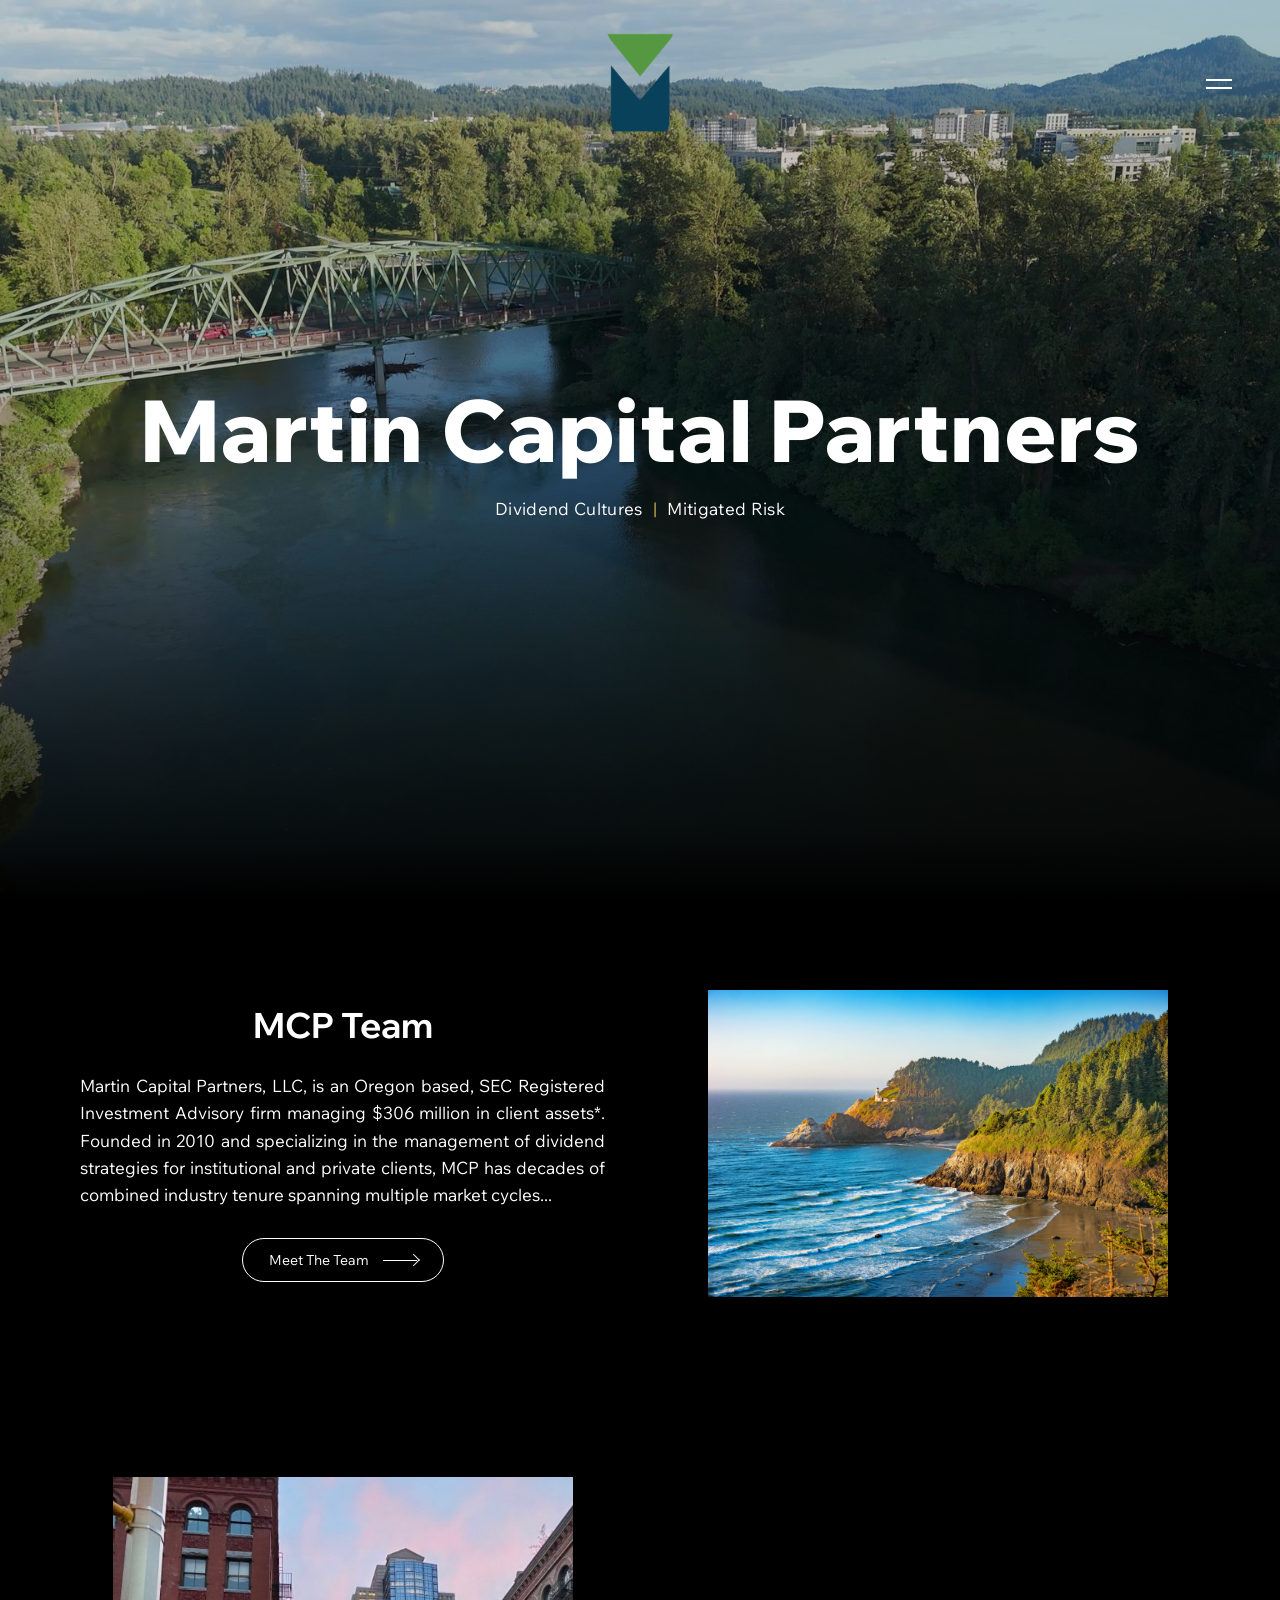
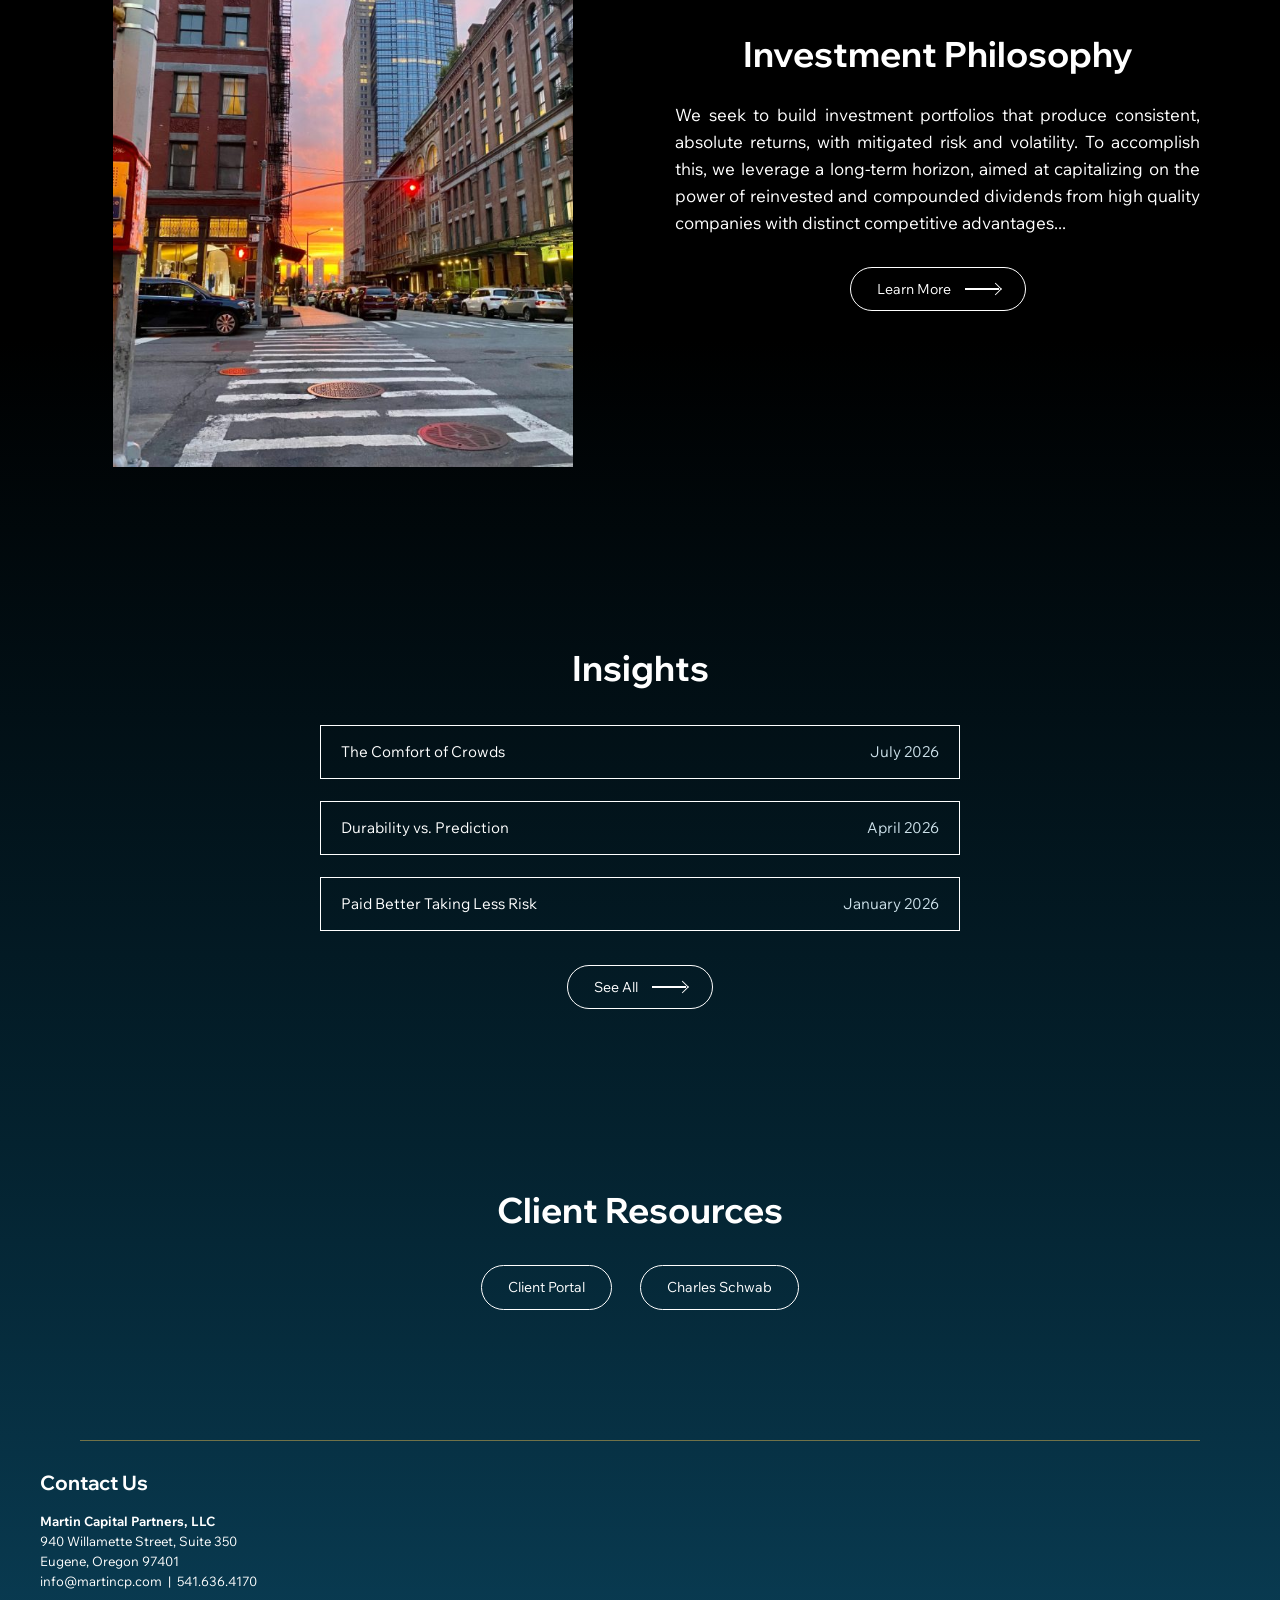
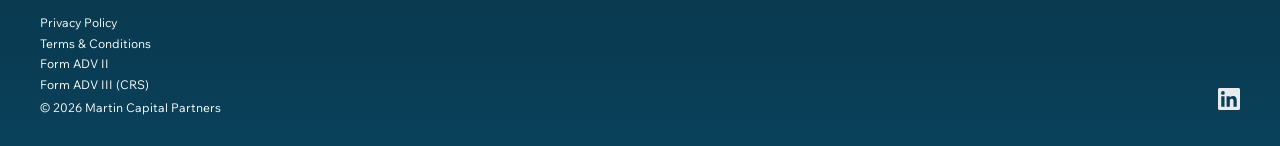
==== commit 8769609f: "Add files via upload" ====
--- a/index.html
+++ b/index.html
@@ -8,7 +8,7 @@
 <link rel="icon" type="image/png" href="assets/logo.png">
 <link rel="preconnect" href="https://fonts.googleapis.com">
 <link href="https://fonts.googleapis.com/css2?family=Wix+Madefor+Display:wght@400;700;800&family=Wix+Madefor+Text:wght@400;700&display=swap" rel="stylesheet">
-<link rel="stylesheet" href="css/style.css?v=202608102140">
+<link rel="stylesheet" href="css/style.css?v=202608102206">
 </head>
 <body class="home">
 <div class="page">
@@ -60,9 +60,11 @@
 <section class="section">
   <div class="wrap">
     <h2 class="center-h2 reveal">Insights</h2>
-    <a class="insight-box reveal" href="assets/letters/2026-jul-the-comfort-of-crowds.pdf" target="_blank" rel="noopener">The Comfort of Crowds - July 2026</a>
-    <a class="insight-box reveal" href="assets/letters/2026-apr-durability-vs-prediction.pdf" target="_blank" rel="noopener">Durability vs. Prediction - April 2026</a>
-    <a class="insight-box reveal" href="assets/letters/2026-jan-paid-better-taking-less-risk.pdf" target="_blank" rel="noopener">Paid Better Taking Less Risk - January 2026</a>
+    <!-- INSIGHTS:START (managed by scripts/build_insights.py - do not edit by hand) -->
+    <a class="insight-box reveal" href="assets/letters/2026-jul-the-comfort-of-crowds.pdf" target="_blank" rel="noopener"><span>The Comfort of Crowds</span><span class="when">July 2026</span></a>
+    <a class="insight-box reveal" href="assets/letters/2026-apr-durability-vs-prediction.pdf" target="_blank" rel="noopener"><span>Durability vs. Prediction</span><span class="when">April 2026</span></a>
+    <a class="insight-box reveal" href="assets/letters/2026-jan-paid-better-taking-less-risk.pdf" target="_blank" rel="noopener"><span>Paid Better Taking Less Risk</span><span class="when">January 2026</span></a>
+    <!-- INSIGHTS:END -->
     <div class="center-cta reveal"><a class="btn" href="insights.html">See All <span class="arrow"></span></a></div>
   </div>
 </section>
@@ -99,6 +101,6 @@
 </footer>
 
 </div>
-<script src="js/main.js?v=202608102140"></script>
+<script src="js/main.js?v=202608102206"></script>
 </body>
 </html>
--- a/css/style.css
+++ b/css/style.css
@@ -174,13 +174,14 @@
 /* insights preview (home) + archive boxes */
 .center-h2{font-size:35px;text-align:center;margin-bottom:36px}
 .insight-box{
-  display:block;
+  display:flex;justify-content:space-between;gap:16px;
   border:1px solid var(--white);
   padding:14px 20px;
   font-size:15px;
   max-width:640px;margin:0 auto 22px;
-  transition:background .15s ease;
-}
+  transition:background .15s ease,border-color .15s ease;
+}
+.insight-box .when{white-space:nowrap;color:#CDE1EA}
 .insight-box:hover{background:rgba(255,255,255,.05);border-color:rgba(201,168,76,.75)}
 .center-cta{text-align:center;margin-top:34px}
 
@@ -300,8 +301,8 @@
   border-bottom:1px solid rgba(201,168,76,.55); /* gold hairline */
   padding-bottom:8px;margin-bottom:20px;
 }
-.year-block .insight-box{max-width:none;display:flex;justify-content:space-between;gap:16px}
-.year-block .insight-box .when{white-space:nowrap;color:#CDE1EA}
+.year-block .insight-box{max-width:none}
+
 
 /* mobile: bio modal becomes a bottom sheet */
 @media (max-width:700px){
@@ -337,6 +338,8 @@
 /* ------------------------------------------------------------- responsive */
 @media (max-width:900px){
   .split{grid-template-columns:1fr;gap:40px}
+  .split > div{order:1}   /* text block first on mobile */
+  .split > img{order:2}   /* image below its text */
   .team-grid{grid-template-columns:repeat(2,1fr)}
   .hero h1{font-size:44px}
   .page-title{font-size:32px}
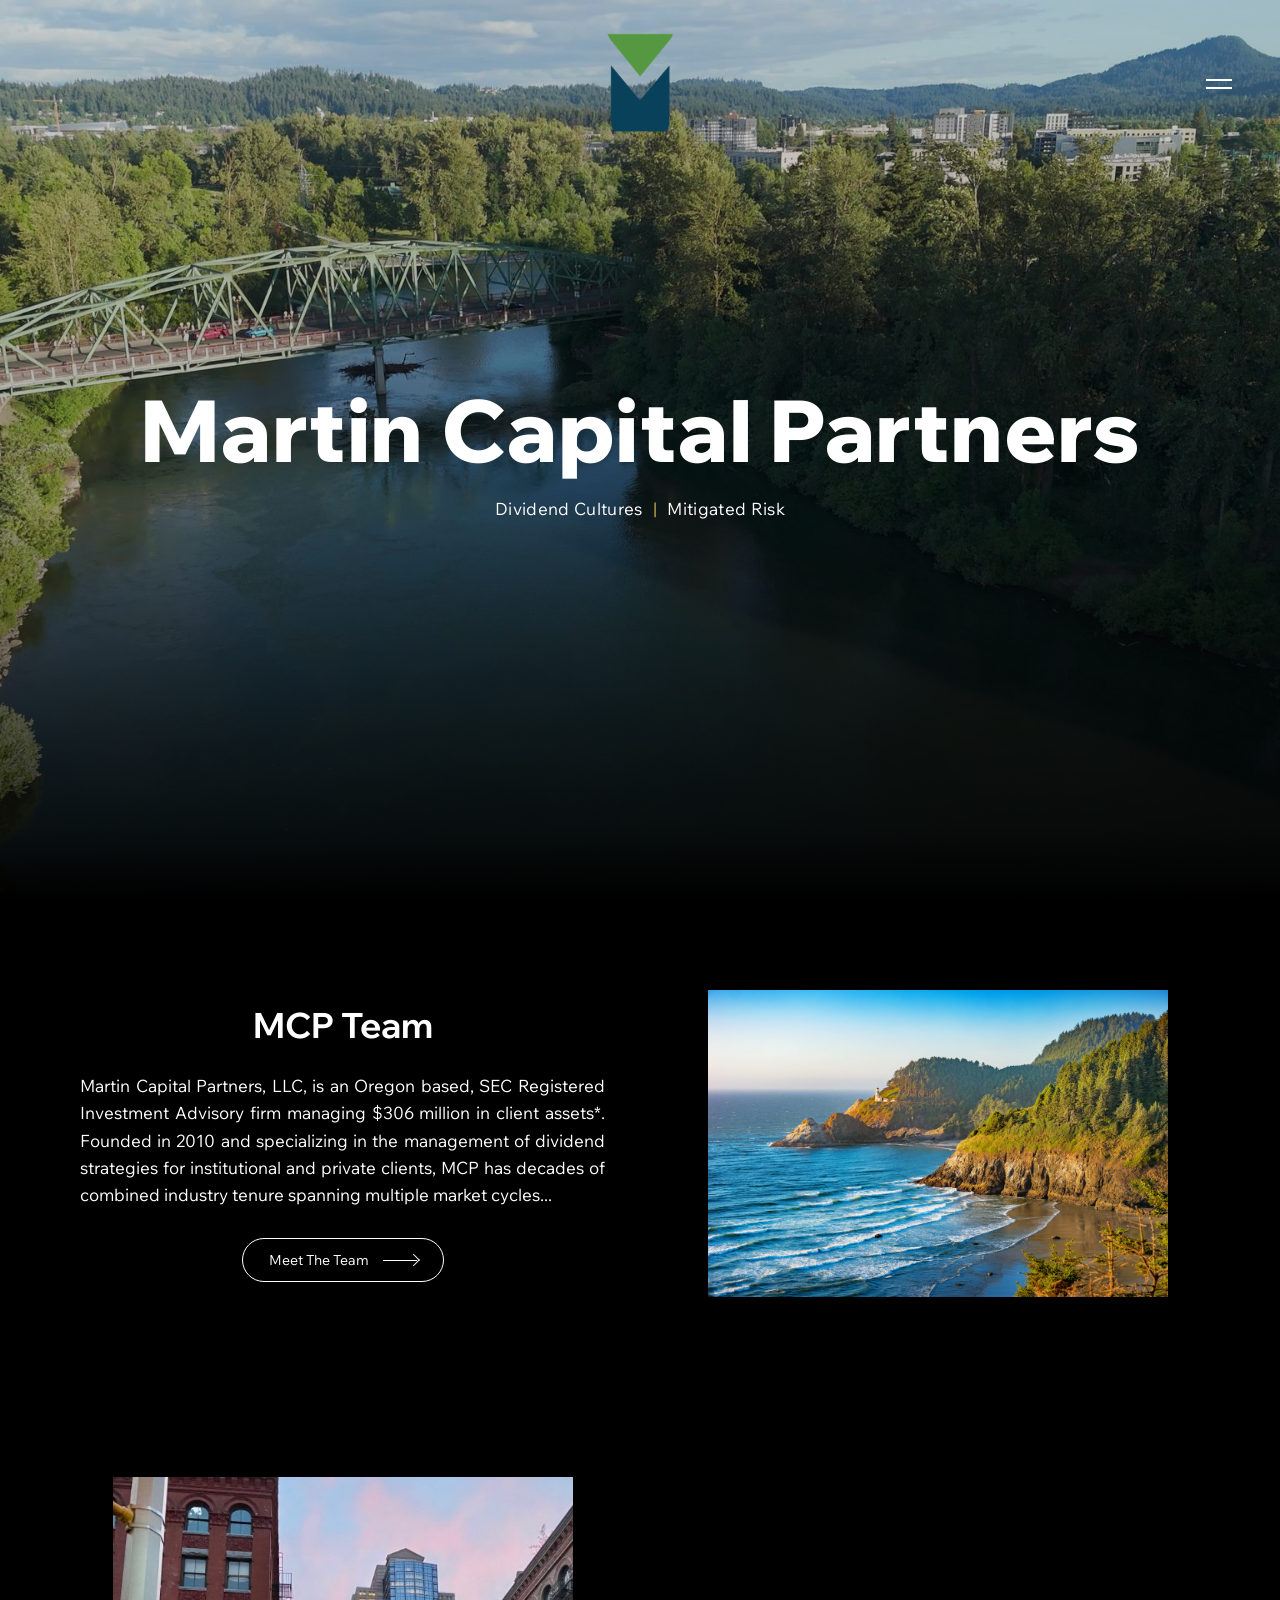
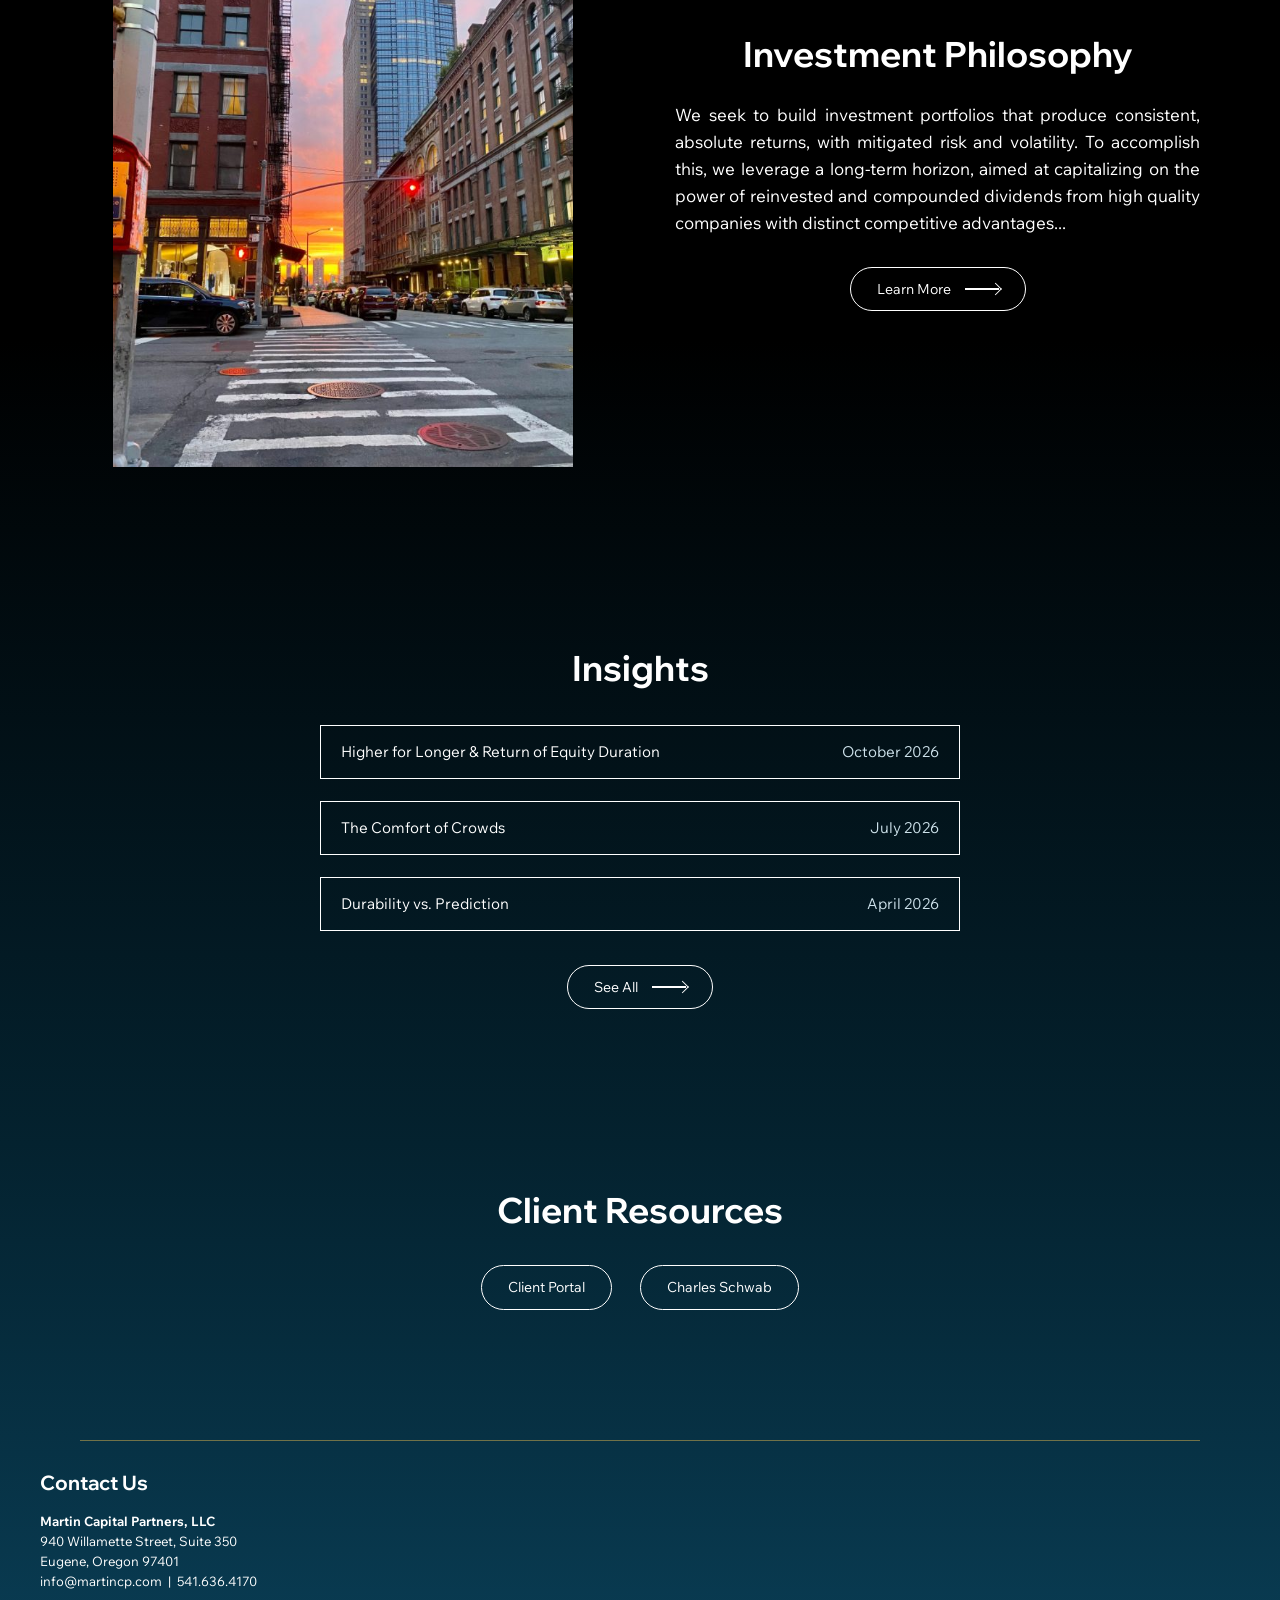
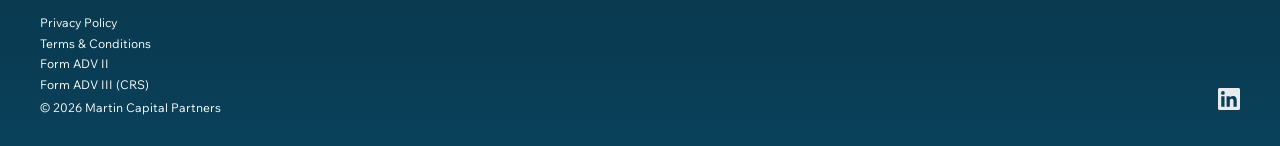
==== commit 4a5a0af8: "Add files via upload" ====
--- a/index.html
+++ b/index.html
@@ -5,10 +5,40 @@
 <meta name="viewport" content="width=device-width, initial-scale=1.0">
 <title>Martin Capital Partners | Dividend-Focused Investment Advisory | Eugene, OR</title>
 <meta name="description" content="Martin Capital Partners is an Oregon-based, SEC-registered investment adviser specializing in dividend-growth strategies for institutional and private clients since 2010.">
+<link rel="canonical" href="https://www.martincp.com/">
+<meta property="og:type" content="website">
+<meta property="og:site_name" content="Martin Capital Partners">
+<meta property="og:title" content="Martin Capital Partners | Dividend-Focused Investment Advisory | Eugene, OR">
+<meta property="og:description" content="Martin Capital Partners is an Oregon-based, SEC-registered investment adviser specializing in dividend-growth strategies for institutional and private clients since 2010.">
+<meta property="og:url" content="https://www.martincp.com/">
+<meta property="og:image" content="https://www.martincp.com/assets/hero.jpg">
+<meta name="twitter:card" content="summary_large_image">
 <link rel="icon" type="image/png" href="assets/logo.png">
 <link rel="preconnect" href="https://fonts.googleapis.com">
 <link href="https://fonts.googleapis.com/css2?family=Wix+Madefor+Display:wght@400;700;800&family=Wix+Madefor+Text:wght@400;700&display=swap" rel="stylesheet">
-<link rel="stylesheet" href="css/style.css?v=202608102206">
+<link rel="stylesheet" href="css/style.css?v=202608111342">
+<script type="application/ld+json">
+{
+  "@context": "https://schema.org",
+  "@type": "FinancialService",
+  "name": "Martin Capital Partners, LLC",
+  "url": "https://www.martincp.com/",
+  "logo": "https://www.martincp.com/assets/logo.png",
+  "description": "Oregon-based, SEC-registered investment adviser specializing in dividend-growth strategies for institutional and private clients since 2010.",
+  "foundingDate": "2010",
+  "address": {
+    "@type": "PostalAddress",
+    "streetAddress": "940 Willamette Street, Suite 350",
+    "addressLocality": "Eugene",
+    "addressRegion": "OR",
+    "postalCode": "97401",
+    "addressCountry": "US"
+  },
+  "telephone": "+1-541-636-4170",
+  "email": "info@martincp.com",
+  "sameAs": ["https://www.linkedin.com/company/martin-capital-partners-llc/"]
+}
+</script>
 </head>
 <body class="home">
 <div class="page">
@@ -61,9 +91,9 @@
   <div class="wrap">
     <h2 class="center-h2 reveal">Insights</h2>
     <!-- INSIGHTS:START (managed by scripts/build_insights.py - do not edit by hand) -->
+    <a class="insight-box reveal" href="assets/letters/2026-oct-higher-for-longer-return-of-equity-duration.pdf" target="_blank" rel="noopener"><span>Higher for Longer & Return of Equity Duration</span><span class="when">October 2026</span></a>
     <a class="insight-box reveal" href="assets/letters/2026-jul-the-comfort-of-crowds.pdf" target="_blank" rel="noopener"><span>The Comfort of Crowds</span><span class="when">July 2026</span></a>
     <a class="insight-box reveal" href="assets/letters/2026-apr-durability-vs-prediction.pdf" target="_blank" rel="noopener"><span>Durability vs. Prediction</span><span class="when">April 2026</span></a>
-    <a class="insight-box reveal" href="assets/letters/2026-jan-paid-better-taking-less-risk.pdf" target="_blank" rel="noopener"><span>Paid Better Taking Less Risk</span><span class="when">January 2026</span></a>
     <!-- INSIGHTS:END -->
     <div class="center-cta reveal"><a class="btn" href="insights.html">See All <span class="arrow"></span></a></div>
   </div>
@@ -101,6 +131,6 @@
 </footer>
 
 </div>
-<script src="js/main.js?v=202608102206"></script>
+<script src="js/main.js?v=202608111342"></script>
 </body>
 </html>
--- a/css/style.css
+++ b/css/style.css
@@ -275,7 +275,7 @@
   text-transform:uppercase;color:#9FC2D2;margin-bottom:2px;
 }
 .bio-text{margin-top:22px;padding-top:22px;border-top:1px solid rgba(255,255,255,.18)}
-.bio-text p{font-size:15px;line-height:1.7;text-align:left}
+.bio-text p{font-size:15px;line-height:1.7;text-align:justify}
 .bio-close{
   position:absolute;top:18px;right:22px;z-index:2;
   background:none;border:none;color:var(--white);
